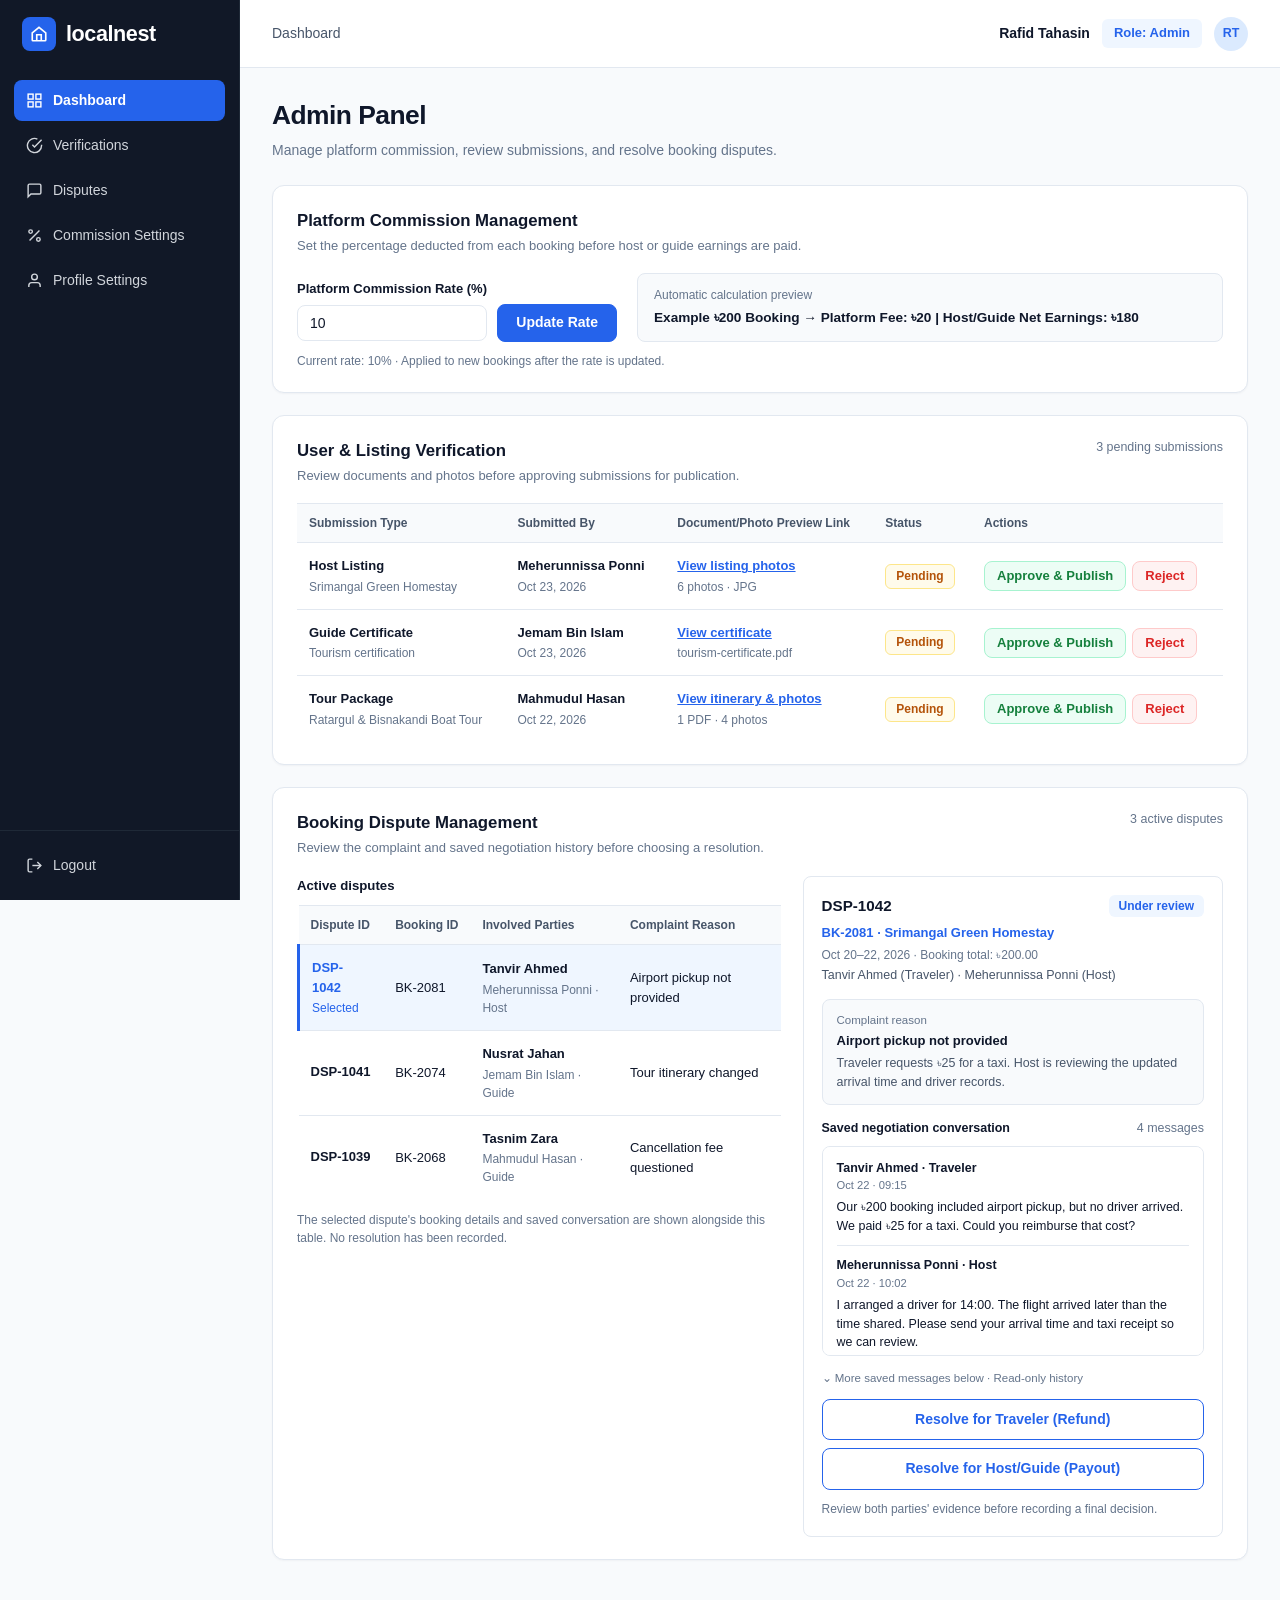
==== admin-dashboard.html @ 49a256e7 "Inital Devlopment" ====
<!DOCTYPE html>
<html lang="en">
<head>
  <!--
    ==========================================================================
    PAGE 8: ADMINISTRATOR PANEL (admin-dashboard.html)
    Project: Local Nest - Integrated Homestay & Local Experience Booking Platform
    Course: CSC 3215: Web Technologies (AIUB)
    Description:
    Implements the 3 core Administrator (System Manager) features:
      10. User and Listing Verification (Review host listings, guide
          certificates, and tour packages with preview modal and
          Approve & Publish / Reject controls).
      11. Booking Dispute Management (Select active disputes to inspect
          complaint details and saved negotiation history, then record a
          resolution for Traveler or Host/Guide).
      12. Platform Commission Management (Set platform commission rate % and
          view live automatic fee/net earnings calculation).
    ==========================================================================
  -->
  <meta charset="UTF-8" />
  <meta name="viewport" content="width=device-width, initial-scale=1.0" />
  <title>Admin Panel — Localnest</title>
  <link rel="stylesheet" href="css/style.css" />
</head>
<body data-page="admin-dashboard">

  <div class="app-shell">
    <!-- ======================================================================
         1. DARK LEFT SIDEBAR NAVIGATION (Matches Admin Figma Design)
         ====================================================================== -->
    <aside class="sidebar sidebar-dark">
      <div class="sidebar-brand">
        <a href="index.html" class="brand-logo brand-logo-light">
          <span class="brand-logo-icon">
            <svg width="18" height="18" viewBox="0 0 24 24" fill="none" stroke="currentColor" stroke-width="2.2">
              <path d="M3 10.5L12 3l9 7.5V20a1 1 0 0 1-1 1H4a1 1 0 0 1-1-1v-9.5z"/>
              <path d="M9 21V13h6v8"/>
            </svg>
          </span>
          <span>localnest</span>
        </a>
      </div>

      <nav class="sidebar-nav" aria-label="Admin Sidebar Navigation">
        <a href="admin-dashboard.html" class="sidebar-link active">
          <svg viewBox="0 0 24 24" fill="none" stroke="currentColor" stroke-width="2">
            <rect x="3" y="3" width="7" height="7"/>
            <rect x="14" y="3" width="7" height="7"/>
            <rect x="14" y="14" width="7" height="7"/>
            <rect x="3" y="14" width="7" height="7"/>
          </svg>
          <span>Dashboard</span>
        </a>

        <a href="#verificationsCard" class="sidebar-link">
          <svg viewBox="0 0 24 24" fill="none" stroke="currentColor" stroke-width="2">
            <path d="M22 11.08V12a10 10 0 1 1-5.93-9.14"/>
            <polyline points="22 4 12 14.01 9 11.01"/>
          </svg>
          <span>Verifications</span>
        </a>

        <a href="#disputesCard" class="sidebar-link">
          <svg viewBox="0 0 24 24" fill="none" stroke="currentColor" stroke-width="2">
            <path d="M21 15a2 2 0 0 1-2 2H7l-4 4V5a2 2 0 0 1 2-2h14a2 2 0 0 1 2 2z"/>
          </svg>
          <span>Disputes</span>
        </a>

        <a href="#commissionCard" class="sidebar-link">
          <svg viewBox="0 0 24 24" fill="none" stroke="currentColor" stroke-width="2">
            <line x1="19" y1="5" x2="5" y2="19"/>
            <circle cx="6.5" cy="6.5" r="2.5"/>
            <circle cx="17.5" cy="17.5" r="2.5"/>
          </svg>
          <span>Commission Settings</span>
        </a>

        <a href="profile-settings.html" class="sidebar-link">
          <svg viewBox="0 0 24 24" fill="none" stroke="currentColor" stroke-width="2">
            <path d="M20 21v-2a4 4 0 0 0-4-4H8a4 4 0 0 0-4 4v2"/>
            <circle cx="12" cy="7" r="4"/>
          </svg>
          <span>Profile Settings</span>
        </a>
      </nav>

      <div class="sidebar-footer">
        <a href="login.html" id="logoutBtn" class="sidebar-link">
          <svg viewBox="0 0 24 24" fill="none" stroke="currentColor" stroke-width="2">
            <path d="M9 21H5a2 2 0 0 1-2-2V5a2 2 0 0 1 2-2h4"/>
            <polyline points="16 17 21 12 16 7"/>
            <line x1="21" y1="12" x2="9" y2="12"/>
          </svg>
          <span>Logout</span>
        </a>
      </div>
    </aside>

    <!-- ======================================================================
         2. MAIN CONTENT AREA
         ====================================================================== -->
    <div class="main-wrapper">
      <!-- Top Header Bar -->
      <header class="topbar">
        <div class="topbar-title">Dashboard</div>
        <div class="topbar-user">
          <span class="topbar-user-name">Rafid Tahasin</span>
          <span class="badge badge-role">Role: Admin</span>
          <div class="avatar-circle">RT</div>
        </div>
      </header>

      <main class="dashboard-content">
        <div class="page-header">
          <h1 class="page-title">Admin Panel</h1>
          <p class="page-subtitle">
            Manage platform commission, review submissions, and resolve booking disputes.
          </p>
        </div>

        <!-- ==================================================================
             FEATURE 12: PLATFORM COMMISSION MANAGEMENT
             Future PHP Note: Update the COMMISSION table with the new
             commission_rate, effective_date, and updated_by_admin_user_id.
             ================================================================== -->
        <section id="commissionCard" class="card" aria-labelledby="commissionHeading">
          <div class="card-header">
            <div>
              <h2 id="commissionHeading" class="card-title">Platform Commission Management</h2>
              <p class="card-subtitle">
                Set the percentage deducted from each booking before host or guide earnings are paid.
              </p>
            </div>
          </div>

          <form id="commissionForm" class="commission-grid" novalidate>
            <div>
              <label for="commissionRateInput" class="form-label">Platform Commission Rate (%)</label>
              <div class="commission-input-group">
                <input
                  type="number"
                  id="commissionRateInput"
                  class="form-control"
                  value="10"
                  min="0"
                  max="50"
                  step="0.5"
                  required
                />
                <button type="submit" class="btn btn-primary">Update Rate</button>
              </div>
            </div>

            <div class="commission-preview-box">
              <div style="font-size: 0.75rem; color: var(--text-muted); margin-bottom: 4px;">
                Automatic calculation preview
              </div>
              <div id="commissionPreviewText" style="font-size: 0.85rem; font-weight: 700; color: var(--text-main);">
                Example &#2547;200 Booking &rarr; Platform Fee: &#2547;20 | Host/Guide Net Earnings: &#2547;180
              </div>
            </div>
          </form>

          <p id="currentRateCaption" class="form-hint" style="margin-top: 10px;">
            Current rate: 10% &middot; Applied to new bookings after the rate is updated.
          </p>
        </section>

        <!-- ==================================================================
             FEATURE 10: USER & LISTING VERIFICATION
             Future PHP Note: Update status ('Approved' or 'Rejected') in the
             HOMESTAY, GUIDE_PORTFOLIO, or TOUR_PACKAGE database tables.
             ================================================================== -->
        <section id="verificationsCard" class="card" aria-labelledby="verificationsHeading">
          <div class="card-header">
            <div>
              <h2 id="verificationsHeading" class="card-title">User &amp; Listing Verification</h2>
              <p class="card-subtitle">
                Review documents and photos before approving submissions for publication.
              </p>
            </div>
            <span id="pendingVerificationsCount" class="card-meta-right">3 pending submissions</span>
          </div>

          <div class="table-responsive">
            <table class="data-table">
              <thead>
                <tr>
                  <th>Submission Type</th>
                  <th>Submitted By</th>
                  <th>Document/Photo Preview Link</th>
                  <th>Status</th>
                  <th>Actions</th>
                </tr>
              </thead>
              <tbody id="verificationsTableBody">
                <!-- Submission 1 -->
                <tr>
                  <td>
                    <span class="cell-primary">Host Listing</span>
                    <span class="cell-secondary">Srimangal Green Homestay</span>
                  </td>
                  <td>
                    <span class="cell-primary">Meherunnissa Ponni</span>
                    <span class="cell-secondary">Oct 23, 2026</span>
                  </td>
                  <td>
                    <a
                      href="#"
                      class="preview-doc-link"
                      data-doc-title="Srimangal Green Homestay — Listing Photos"
                      data-doc-meta="Submitted by Meherunnissa Ponni · 6 high-resolution JPG photos verified for property authenticity in Srimangal, Sylhet."
                      style="text-decoration: underline; font-weight: 600;"
                    >View listing photos</a>
                    <span class="cell-secondary">6 photos &middot; JPG</span>
                  </td>
                  <td class="verification-status-cell">
                    <span class="badge badge-pending">Pending</span>
                  </td>
                  <td>
                    <div class="action-btns">
                      <button type="button" class="btn btn-accept btn-verify-approve">Approve &amp; Publish</button>
                      <button type="button" class="btn btn-reject btn-verify-reject">Reject</button>
                    </div>
                  </td>
                </tr>

                <!-- Submission 2 -->
                <tr>
                  <td>
                    <span class="cell-primary">Guide Certificate</span>
                    <span class="cell-secondary">Tourism certification</span>
                  </td>
                  <td>
                    <span class="cell-primary">Jemam Bin Islam</span>
                    <span class="cell-secondary">Oct 23, 2026</span>
                  </td>
                  <td>
                    <a
                      href="#"
                      class="preview-doc-link"
                      data-doc-title="Jemam Bin Islam — Bangladesh Tourism Board License"
                      data-doc-meta="File: tourism-certificate.pdf · Issued by Bangladesh Parjatan Corporation (Valid through 2028)."
                      style="text-decoration: underline; font-weight: 600;"
                    >View certificate</a>
                    <span class="cell-secondary">tourism-certificate.pdf</span>
                  </td>
                  <td class="verification-status-cell">
                    <span class="badge badge-pending">Pending</span>
                  </td>
                  <td>
                    <div class="action-btns">
                      <button type="button" class="btn btn-accept btn-verify-approve">Approve &amp; Publish</button>
                      <button type="button" class="btn btn-reject btn-verify-reject">Reject</button>
                    </div>
                  </td>
                </tr>

                <!-- Submission 3 -->
                <tr>
                  <td>
                    <span class="cell-primary">Tour Package</span>
                    <span class="cell-secondary">Ratargul &amp; Bisnakandi Boat Tour</span>
                  </td>
                  <td>
                    <span class="cell-primary">Mahmudul Hasan</span>
                    <span class="cell-secondary">Oct 22, 2026</span>
                  </td>
                  <td>
                    <a
                      href="#"
                      class="preview-doc-link"
                      data-doc-title="Ratargul & Bisnakandi Boat Tour — Tour Package Dossier"
                      data-doc-meta="Submitted by Mahmudul Hasan · Includes 1 safety & itinerary PDF + 4 verified Sylhet destination photos."
                      style="text-decoration: underline; font-weight: 600;"
                    >View itinerary &amp; photos</a>
                    <span class="cell-secondary">1 PDF &middot; 4 photos</span>
                  </td>
                  <td class="verification-status-cell">
                    <span class="badge badge-pending">Pending</span>
                  </td>
                  <td>
                    <div class="action-btns">
                      <button type="button" class="btn btn-accept btn-verify-approve">Approve &amp; Publish</button>
                      <button type="button" class="btn btn-reject btn-verify-reject">Reject</button>
                    </div>
                  </td>
                </tr>
              </tbody>
            </table>
          </div>
        </section>

        <!-- ==================================================================
             FEATURE 11: BOOKING DISPUTE MANAGEMENT
             Future PHP Note: Fetch COMPLAINT, BOOKING, and MESSAGE records by
             booking_id and update COMPLAINT.status and COMPLAINT.resolution.
             ================================================================== -->
        <section id="disputesCard" class="card" aria-labelledby="disputesHeading">
          <div class="card-header">
            <div>
              <h2 id="disputesHeading" class="card-title">Booking Dispute Management</h2>
              <p class="card-subtitle">
                Review the complaint and saved negotiation history before choosing a resolution.
              </p>
            </div>
            <span id="activeDisputesCounter" class="card-meta-right">3 active disputes</span>
          </div>

          <div class="dispute-split-grid">
            <!-- Left Column: Active Disputes Table -->
            <div>
              <h3 style="font-size: 0.825rem; font-weight: 700; margin-bottom: 10px;">
                Active disputes
              </h3>
              <div class="table-responsive">
                <table class="data-table">
                  <thead>
                    <tr>
                      <th>Dispute ID</th>
                      <th>Booking ID</th>
                      <th>Involved Parties</th>
                      <th>Complaint Reason</th>
                    </tr>
                  </thead>
                  <tbody id="disputesTableBody">
                    <!-- Dispute 1 (Selected by default) -->
                    <tr class="row-clickable row-selected" data-dispute-id="DSP-1042" style="border-left: 3px solid var(--primary);">
                      <td>
                        <span class="cell-primary" style="color: var(--primary);">DSP-1042</span>
                        <span class="cell-secondary dispute-selected-tag" style="color: var(--primary);">Selected</span>
                      </td>
                      <td>BK-2081</td>
                      <td>
                        <span class="cell-primary">Tanvir Ahmed</span>
                        <span class="cell-secondary">Meherunnissa Ponni &middot; Host</span>
                      </td>
                      <td>Airport pickup not provided</td>
                    </tr>

                    <!-- Dispute 2 -->
                    <tr class="row-clickable" data-dispute-id="DSP-1041">
                      <td>
                        <span class="cell-primary">DSP-1041</span>
                        <span class="cell-secondary dispute-selected-tag"></span>
                      </td>
                      <td>BK-2074</td>
                      <td>
                        <span class="cell-primary">Nusrat Jahan</span>
                        <span class="cell-secondary">Jemam Bin Islam &middot; Guide</span>
                      </td>
                      <td>Tour itinerary changed</td>
                    </tr>

                    <!-- Dispute 3 -->
                    <tr class="row-clickable" data-dispute-id="DSP-1039">
                      <td>
                        <span class="cell-primary">DSP-1039</span>
                        <span class="cell-secondary dispute-selected-tag"></span>
                      </td>
                      <td>BK-2068</td>
                      <td>
                        <span class="cell-primary">Tasnim Zara</span>
                        <span class="cell-secondary">Mahmudul Hasan &middot; Guide</span>
                      </td>
                      <td>Cancellation fee questioned</td>
                    </tr>
                  </tbody>
                </table>
              </div>

              <p id="disputeTableFootnote" class="form-hint" style="margin-top: 12px;">
                The selected dispute's booking details and saved conversation are shown alongside this table. No resolution has been recorded.
              </p>
            </div>

            <!-- Right Column: Selected Dispute Details & Resolution Panel -->
            <div class="dispute-detail-card">
              <div style="display: flex; align-items: center; justify-content: space-between; margin-bottom: 6px;">
                <h3 id="detailDisputeId" style="font-size: 0.95rem; font-weight: 800;">DSP-1042</h3>
                <span id="detailDisputeStatusBadge" class="badge badge-info">Under review</span>
              </div>

              <div id="detailBookingTitle" style="font-size: 0.8125rem; font-weight: 700; color: var(--primary); margin-bottom: 3px;">
                BK-2081 &middot; Srimangal Green Homestay
              </div>
              <div id="detailBookingMeta" style="font-size: 0.75rem; color: var(--text-muted); margin-bottom: 2px;">
                Oct 20&ndash;22, 2026 &middot; Booking total: &#2547;200.00
              </div>
              <div id="detailParties" style="font-size: 0.78rem; color: var(--text-secondary);">
                Tanvir Ahmed (Traveler) &middot; Meherunnissa Ponni (Host)
              </div>

              <!-- Complaint Reason Box -->
              <div class="complaint-box">
                <div style="font-size: 0.72rem; color: var(--text-muted); margin-bottom: 2px;">
                  Complaint reason
                </div>
                <div id="detailComplaintTitle" style="font-size: 0.8125rem; font-weight: 700; margin-bottom: 4px;">
                  Airport pickup not provided
                </div>
                <p id="detailComplaintDesc" style="font-size: 0.78rem; color: var(--text-secondary);">
                  Traveler requests &#2547;25 for a taxi. Host is reviewing the updated arrival time and driver records.
                </p>
              </div>

              <!-- Saved Negotiation Conversation Header -->
              <div style="display: flex; align-items: center; justify-content: space-between; margin-bottom: 8px;">
                <span style="font-size: 0.78rem; font-weight: 700;">Saved negotiation conversation</span>
                <span id="detailMsgCount" class="card-meta-right">4 messages</span>
              </div>

              <!-- Saved Messages Scrollable Box -->
              <div id="detailMessagesBox" class="saved-conv-box">
                <div class="saved-msg-item">
                  <div style="font-weight: 700;">Tanvir Ahmed &middot; Traveler</div>
                  <div style="font-size: 0.7rem; color: var(--text-muted); margin-bottom: 4px;">Oct 22 &middot; 09:15</div>
                  <div>Our &#2547;200 booking included airport pickup, but no driver arrived. We paid &#2547;25 for a taxi. Could you reimburse that cost?</div>
                </div>

                <div class="saved-msg-item">
                  <div style="font-weight: 700;">Meherunnissa Ponni &middot; Host</div>
                  <div style="font-size: 0.7rem; color: var(--text-muted); margin-bottom: 4px;">Oct 22 &middot; 10:02</div>
                  <div>I arranged a driver for 14:00. The flight arrived later than the time shared. Please send your arrival time and taxi receipt so we can review.</div>
                </div>

                <div class="saved-msg-item">
                  <div style="font-weight: 700;">Tanvir Ahmed &middot; Traveler</div>
                  <div style="font-size: 0.7rem; color: var(--text-muted); margin-bottom: 4px;">Oct 22 &middot; 10:18</div>
                  <div>Attached flight delay notice and &#2547;25 airport taxi receipt for review.</div>
                </div>

                <div class="saved-msg-item">
                  <div style="font-weight: 700;">Meherunnissa Ponni &middot; Host</div>
                  <div style="font-size: 0.7rem; color: var(--text-muted); margin-bottom: 4px;">Oct 22 &middot; 10:40</div>
                  <div>Thank you, I have asked Admin support to help mediate the airport transfer fee.</div>
                </div>
              </div>

              <div style="font-size: 0.72rem; color: var(--text-muted); margin-bottom: 12px;">
                &#8964; More saved messages below &middot; Read-only history
              </div>

              <!-- Dispute Resolution Action Buttons -->
              <div style="display: flex; flex-direction: column; gap: 8px;">
                <button type="button" id="resolveTravelerBtn" class="btn btn-outline-primary btn-block">
                  Resolve for Traveler (Refund)
                </button>
                <button type="button" id="resolveHostBtn" class="btn btn-outline-primary btn-block">
                  Resolve for Host/Guide (Payout)
                </button>
              </div>

              <p id="disputeResolutionNote" class="form-hint" style="margin-top: 10px;">
                Review both parties' evidence before recording a final decision.
              </p>
            </div>
          </div>
        </section>
      </main>
    </div>
  </div>

  <!-- Document / Photo Preview Modal for Verification Table -->
  <div id="docPreviewModal" class="modal-backdrop" role="dialog" aria-modal="true" aria-labelledby="docModalTitle">
    <div class="modal-dialog">
      <div class="modal-header">
        <h3 id="docModalTitle" class="card-title">Submission Preview</h3>
        <button type="button" id="closeDocModal" class="modal-close" aria-label="Close modal">&times;</button>
      </div>
      <p id="docModalMeta" class="card-subtitle" style="margin-bottom: 16px;"></p>
      <div style="background-color: var(--bg-page); border: 1px dashed var(--border-strong); border-radius: var(--radius-md); padding: 28px; text-align: center; color: var(--text-secondary); font-size: 0.825rem; margin-bottom: 18px;">
        Verified submission files are attached and ready for administrator inspection.
      </div>
      <div style="display: flex; justify-content: flex-end;">
        <button type="button" id="docModalCloseBtn" class="btn btn-primary">Done Reviewing</button>
      </div>
    </div>
  </div>

  <script src="js/main.js"></script>
</body>
</html>
---- css/style.css ----
/* ==========================================================================
   LOCAL NEST - PURE CSS3 STYLESHEET (NO FRAMEWORKS)
   Project: Local Nest - Integrated Homestay & Local Experience Booking Platform
   Course: CSC 3215: Web Technologies (AIUB)
   Description:
   This stylesheet provides consistent styling across all 8 pages of the Local Nest
   platform (Homepage, Login, Registration, Profile Settings, Traveler Dashboard,
   Host Dashboard, Guide Dashboard, and Admin Panel) following the Figma UI design.
   ========================================================================== */

/* --------------------------------------------------------------------------
   1. CSS CUSTOM PROPERTIES (VARIABLES) & RESET
   Defines the global color palette, typography, spacing, and shadows so that
   all pages maintain visual consistency.
   -------------------------------------------------------------------------- */
:root {
  /* Brand Colors */
  --primary: #2563eb;
  --primary-hover: #1d4ed8;
  --primary-light: #eff6ff;
  --primary-border: #bfdbfe;

  /* Neutral / Surface Colors */
  --bg-page: #f8fafc;
  --bg-card: #ffffff;
  --bg-subtle: #f1f5f9;
  --bg-input: #ffffff;
  --border-color: #e2e8f0;
  --border-strong: #cbd5e1;

  /* Dark Admin Sidebar Colors */
  --sidebar-dark-bg: #111827;
  --sidebar-dark-border: #1f2937;
  --sidebar-dark-text: #d1d5db;
  --sidebar-dark-muted: #9ca3af;

  /* Text Colors */
  --text-main: #0f172a;
  --text-secondary: #475569;
  --text-muted: #64748b;
  --text-light: #94a3b8;

  /* Status & Action Colors */
  --success-bg: #ecfdf5;
  --success-border: #a7f3d0;
  --success-text: #15803d;

  --warning-bg: #fffbeb;
  --warning-border: #fde68a;
  --warning-text: #b45309;

  --danger-bg: #fef2f2;
  --danger-border: #fecaca;
  --danger-text: #dc2626;

  /* Layout & Sizing */
  --sidebar-width: 240px;
  --topbar-height: 68px;
  --radius-sm: 6px;
  --radius-md: 8px;
  --radius-lg: 12px;
  --radius-xl: 16px;
  --radius-full: 9999px;

  /* Shadows */
  --shadow-xs: 0 1px 2px rgba(15, 23, 42, 0.04);
  --shadow-sm: 0 1px 3px rgba(15, 23, 42, 0.06), 0 1px 2px rgba(15, 23, 42, 0.04);
  --shadow-md: 0 4px 12px rgba(15, 23, 42, 0.06);
  --shadow-lg: 0 10px 25px rgba(15, 23, 42, 0.1);

  /* Font Family */
  --font-sans: 'Inter', -apple-system, BlinkMacSystemFont, 'Segoe UI', Roboto,
    Helvetica, Arial, sans-serif;
}

/* Universal Box-Sizing Reset */
*,
*::before,
*::after {
  box-sizing: border-box;
  margin: 0;
  padding: 0;
}

html {
  font-size: 16px;
  scroll-behavior: smooth;
}

body {
  font-family: var(--font-sans);
  background-color: var(--bg-page);
  color: var(--text-main);
  line-height: 1.5;
  -webkit-font-smoothing: antialiased;
}

a {
  color: var(--primary);
  text-decoration: none;
  transition: color 0.15s ease;
}

a:hover {
  color: var(--primary-hover);
}

ul,
ol {
  list-style: none;
}

img,
svg {
  display: block;
  max-width: 100%;
}

button,
input,
select,
textarea {
  font-family: inherit;
  font-size: inherit;
  color: inherit;
}

/* --------------------------------------------------------------------------
   2. REUSABLE BRAND LOGO COMPONENT
   Matches the blue rounded square with white house icon + "localnest" text.
   -------------------------------------------------------------------------- */
.brand-logo {
  display: inline-flex;
  align-items: center;
  gap: 10px;
  font-size: 1.35rem;
  font-weight: 800;
  color: var(--text-main);
  letter-spacing: -0.02em;
  text-decoration: none;
}

.brand-logo:hover {
  color: var(--text-main);
}

.brand-logo-icon {
  width: 34px;
  height: 34px;
  border-radius: 8px;
  background-color: var(--primary);
  color: #ffffff;
  display: inline-flex;
  align-items: center;
  justify-content: center;
  flex-shrink: 0;
}

.brand-logo-light {
  color: #ffffff;
}

.brand-logo-light:hover {
  color: #ffffff;
}

/* --------------------------------------------------------------------------
   3. BUTTONS & BADGES
   Reusable button styles (primary, outline, accept, reject, danger) and
   status badges (Verified, Pending, Role pill, Under review).
   -------------------------------------------------------------------------- */
.btn {
  display: inline-flex;
  align-items: center;
  justify-content: center;
  gap: 8px;
  padding: 9px 18px;
  font-size: 0.875rem;
  font-weight: 600;
  border-radius: var(--radius-md);
  border: 1px solid transparent;
  cursor: pointer;
  transition: all 0.15s ease;
  white-space: nowrap;
  text-decoration: none;
  line-height: 1.25;
}

.btn:disabled {
  opacity: 0.55;
  cursor: not-allowed;
}

.btn-primary {
  background-color: var(--primary);
  color: #ffffff;
  border-color: var(--primary);
}

.btn-primary:hover:not(:disabled) {
  background-color: var(--primary-hover);
  border-color: var(--primary-hover);
  color: #ffffff;
}

.btn-outline-primary {
  background-color: #ffffff;
  color: var(--primary);
  border-color: var(--primary);
}

.btn-outline-primary:hover:not(:disabled) {
  background-color: var(--primary-light);
  color: var(--primary-hover);
}

.btn-outline {
  background-color: #ffffff;
  color: var(--text-main);
  border-color: var(--border-strong);
}

.btn-outline:hover:not(:disabled) {
  background-color: var(--bg-subtle);
}

.btn-accept {
  background-color: var(--success-bg);
  color: var(--success-text);
  border-color: var(--success-border);
  padding: 6px 12px;
  font-size: 0.8125rem;
}

.btn-accept:hover:not(:disabled) {
  background-color: #d1fae5;
}

.btn-reject,
.btn-remove {
  background-color: var(--danger-bg);
  color: var(--danger-text);
  border-color: var(--danger-border);
  padding: 6px 12px;
  font-size: 0.8125rem;
}

.btn-reject:hover:not(:disabled),
.btn-remove:hover:not(:disabled) {
  background-color: #fee2e2;
}

.btn-update {
  background-color: #ffffff;
  color: var(--primary);
  border-color: var(--primary-border);
  padding: 6px 12px;
  font-size: 0.8125rem;
}

.btn-update:hover:not(:disabled) {
  background-color: var(--primary-light);
}

.btn-block {
  width: 100%;
  padding: 11px 18px;
}

/* Status & Category Badges */
.badge {
  display: inline-flex;
  align-items: center;
  gap: 5px;
  padding: 3px 10px;
  font-size: 0.75rem;
  font-weight: 600;
  border-radius: var(--radius-sm);
  line-height: 1.4;
  white-space: nowrap;
}

.badge-role {
  background-color: var(--primary-light);
  color: var(--primary);
  padding: 5px 12px;
  font-size: 0.8125rem;
  border-radius: var(--radius-sm);
}

.badge-verified {
  background-color: var(--primary-light);
  color: var(--primary);
  border-radius: var(--radius-full);
  padding: 3px 10px;
}

.badge-verified-green {
  background-color: var(--success-bg);
  color: var(--success-text);
  border: 1px solid var(--success-border);
}

.badge-pending {
  background-color: var(--warning-bg);
  color: var(--warning-text);
  border: 1px solid var(--warning-border);
}

.badge-approved {
  background-color: var(--success-bg);
  color: var(--success-text);
  border: 1px solid var(--success-border);
}

.badge-rejected {
  background-color: var(--danger-bg);
  color: var(--danger-text);
  border: 1px solid var(--danger-border);
}

.badge-info {
  background-color: var(--primary-light);
  color: var(--primary);
}

.badge-neutral {
  background-color: var(--bg-subtle);
  color: var(--text-secondary);
}

/* --------------------------------------------------------------------------
   4. FORM CONTROLS (INPUTS, SELECTS, TEXTAREAS, CUSTOM FILE PICKERS)
   Consistent input styling across all forms in the application.
   -------------------------------------------------------------------------- */
.form-group {
  margin-bottom: 16px;
}

.form-label {
  display: block;
  font-size: 0.8125rem;
  font-weight: 600;
  color: var(--text-main);
  margin-bottom: 6px;
}

.form-control {
  width: 100%;
  padding: 9px 12px;
  font-size: 0.875rem;
  color: var(--text-main);
  background-color: var(--bg-input);
  border: 1px solid var(--border-color);
  border-radius: var(--radius-md);
  outline: none;
  transition: border-color 0.15s ease, box-shadow 0.15s ease;
}

.form-control::placeholder {
  color: var(--text-light);
}

.form-control:focus {
  border-color: var(--primary);
  box-shadow: 0 0 0 3px rgba(37, 99, 235, 0.12);
}

.form-control-readonly {
  background-color: var(--bg-page);
  color: var(--text-main);
  font-weight: 600;
}

textarea.form-control {
  resize: vertical;
  min-height: 92px;
  line-height: 1.5;
}

.form-hint {
  display: block;
  font-size: 0.75rem;
  color: var(--text-muted);
  margin-top: 5px;
}

.form-row-2 {
  display: grid;
  grid-template-columns: 1fr 1fr;
  gap: 14px;
}

/* Status Message Banner inside Auth & Settings Forms */
.status-banner {
  padding: 10px 14px;
  font-size: 0.8125rem;
  border-radius: var(--radius-md);
  background-color: var(--bg-page);
  border: 1px solid var(--border-color);
  color: var(--text-muted);
  margin-bottom: 18px;
}

.status-banner.status-error {
  background-color: var(--danger-bg);
  border-color: var(--danger-border);
  color: var(--danger-text);
}

.status-banner.status-success {
  background-color: var(--success-bg);
  border-color: var(--success-border);
  color: var(--success-text);
}

/* Custom File Input Box (used in Guide Portfolio & Profile Settings) */
.file-input-box {
  display: flex;
  align-items: center;
  border: 1px solid var(--border-color);
  border-radius: var(--radius-md);
  background-color: #ffffff;
  padding: 4px;
  gap: 10px;
}

.file-input-btn {
  padding: 6px 12px;
  font-size: 0.8125rem;
  font-weight: 600;
  background-color: var(--bg-page);
  border: 1px solid var(--border-color);
  border-radius: var(--radius-sm);
  color: var(--text-main);
  cursor: pointer;
  white-space: nowrap;
}

.file-input-btn:hover {
  background-color: var(--bg-subtle);
}

.file-input-name {
  font-size: 0.8125rem;
  color: var(--text-muted);
  overflow: hidden;
  text-overflow: ellipsis;
  white-space: nowrap;
}

/* --------------------------------------------------------------------------
   5. PUBLIC HOMEPAGE LAYOUT (index.html)
   Navbar, Hero Section, Search Filter Bar, Listing Cards Grid, and Footer.
   -------------------------------------------------------------------------- */
.public-navbar {
  background-color: #ffffff;
  border-bottom: 1px solid var(--border-color);
  height: 72px;
  position: sticky;
  top: 0;
  z-index: 50;
}

.container {
  max-width: 1200px;
  margin: 0 auto;
  padding: 0 24px;
}

.navbar-inner {
  height: 100%;
  display: flex;
  align-items: center;
  justify-content: space-between;
}

.nav-links {
  display: flex;
  align-items: center;
  gap: 32px;
}

.nav-link {
  font-size: 0.9rem;
  font-weight: 500;
  color: var(--text-secondary);
}

.nav-link:hover,
.nav-link.active {
  color: var(--primary);
  font-weight: 600;
}

.nav-actions {
  display: flex;
  align-items: center;
  gap: 12px;
}

/* Hero Banner */
.hero-section {
  padding: 64px 0 56px;
  text-align: center;
  background: linear-gradient(180deg, #f8fafc 0%, #f1f5f9 100%);
  border-bottom: 1px solid var(--border-color);
}

.hero-title {
  font-size: 2.75rem;
  font-weight: 800;
  color: var(--text-main);
  line-height: 1.18;
  letter-spacing: -0.025em;
  max-width: 680px;
  margin: 0 auto 14px;
}

.hero-subtitle {
  font-size: 1.05rem;
  color: var(--text-secondary);
  margin-bottom: 36px;
}

/* Search Bar Card */
.search-bar-card {
  max-width: 920px;
  margin: 0 auto;
  background-color: #ffffff;
  border: 1px solid var(--border-color);
  border-radius: var(--radius-lg);
  padding: 18px 20px;
  box-shadow: var(--shadow-sm);
  display: grid;
  grid-template-columns: 1.3fr 1fr 1fr auto;
  gap: 14px;
  align-items: end;
  text-align: left;
}

.search-field label {
  display: block;
  font-size: 0.75rem;
  font-weight: 700;
  color: var(--text-main);
  margin-bottom: 6px;
}

.input-with-icon {
  position: relative;
  display: flex;
  align-items: center;
}

.input-with-icon svg {
  position: absolute;
  left: 11px;
  width: 16px;
  height: 16px;
  color: var(--text-muted);
  pointer-events: none;
}

.input-with-icon .form-control {
  padding-left: 34px;
}

.search-btn {
  height: 39px;
  padding: 0 22px;
}

/* Featured Listings Section */
.featured-section {
  padding: 56px 0 72px;
  background-color: #ffffff;
}

.section-header {
  margin-bottom: 28px;
  display: flex;
  align-items: flex-end;
  justify-content: space-between;
  flex-wrap: wrap;
  gap: 12px;
}

.section-title {
  font-size: 1.65rem;
  font-weight: 800;
  color: var(--text-main);
  letter-spacing: -0.02em;
}

.section-subtitle {
  font-size: 0.95rem;
  color: var(--text-muted);
  margin-top: 4px;
}

.listings-grid {
  display: grid;
  grid-template-columns: repeat(3, 1fr);
  gap: 24px;
}

.listing-card {
  background-color: #ffffff;
  border: 1px solid var(--border-color);
  border-radius: var(--radius-lg);
  overflow: hidden;
  display: flex;
  flex-direction: column;
  transition: transform 0.18s ease, box-shadow 0.18s ease;
}

.listing-card:hover {
  transform: translateY(-2px);
  box-shadow: var(--shadow-md);
}

.listing-thumb {
  height: 185px;
  background-color: #f1f5f9;
  border-bottom: 1px solid var(--border-color);
  display: flex;
  flex-direction: column;
  align-items: center;
  justify-content: center;
  gap: 8px;
  color: var(--text-light);
  font-size: 0.8125rem;
  font-weight: 500;
}

.listing-thumb svg {
  width: 28px;
  height: 28px;
  color: #94a3b8;
}

.listing-body {
  padding: 18px 20px 20px;
  display: flex;
  flex-direction: column;
  flex-grow: 1;
}

.listing-meta-top {
  display: flex;
  align-items: center;
  justify-content: space-between;
  margin-bottom: 8px;
}

.listing-type-label {
  font-size: 0.75rem;
  font-weight: 500;
  color: var(--text-muted);
}

.listing-title {
  font-size: 1.075rem;
  font-weight: 700;
  color: var(--text-main);
  margin-bottom: 6px;
}

.listing-location {
  display: inline-flex;
  align-items: center;
  gap: 5px;
  font-size: 0.8125rem;
  color: var(--text-muted);
  margin-bottom: 18px;
}

.listing-footer {
  margin-top: auto;
  display: flex;
  align-items: center;
  justify-content: space-between;
  padding-top: 4px;
}

.listing-price {
  font-size: 1.15rem;
  font-weight: 800;
  color: var(--text-main);
}

.listing-price span {
  font-size: 0.8125rem;
  font-weight: 400;
  color: var(--text-muted);
}

/* Public Footer */
.public-footer {
  background-color: #ffffff;
  border-top: 1px solid var(--border-color);
  padding: 48px 0;
}

.footer-grid {
  display: grid;
  grid-template-columns: 2fr 1fr 1fr;
  gap: 40px;
}

.footer-tagline {
  font-size: 0.875rem;
  color: var(--text-muted);
  margin-top: 12px;
}

.footer-copy {
  font-size: 0.78rem;
  color: var(--text-light);
  margin-top: 14px;
}

.footer-col-title {
  font-size: 0.85rem;
  font-weight: 700;
  color: var(--text-main);
  margin-bottom: 14px;
}

.footer-links li {
  margin-bottom: 10px;
}

.footer-links a {
  font-size: 0.85rem;
  color: var(--text-muted);
}

.footer-links a:hover {
  color: var(--primary);
}

/* --------------------------------------------------------------------------
   6. AUTHENTICATION PAGES (login.html & register.html)
   Minimal header + centered white card on light background.
   -------------------------------------------------------------------------- */
.auth-page {
  min-height: 100vh;
  display: flex;
  flex-direction: column;
  background-color: var(--bg-page);
}

.auth-header {
  background-color: #ffffff;
  border-bottom: 1px solid var(--border-color);
  height: 68px;
  padding: 0 40px;
  display: flex;
  align-items: center;
  justify-content: space-between;
}

.auth-header-link {
  font-size: 0.875rem;
  font-weight: 600;
  color: var(--primary);
}

.auth-main {
  flex: 1;
  display: flex;
  align-items: center;
  justify-content: center;
  padding: 40px 20px;
}

.auth-card {
  width: 100%;
  max-width: 420px;
  background-color: #ffffff;
  border: 1px solid var(--border-color);
  border-radius: var(--radius-lg);
  padding: 34px 32px;
  box-shadow: var(--shadow-sm);
}

.auth-card-wide {
  max-width: 460px;
}

.auth-title {
  font-size: 1.65rem;
  font-weight: 800;
  color: var(--text-main);
  letter-spacing: -0.02em;
  margin-bottom: 4px;
}

.auth-subtitle {
  font-size: 0.875rem;
  color: var(--text-muted);
  margin-bottom: 22px;
}

.auth-options-row {
  display: flex;
  align-items: center;
  justify-content: space-between;
  margin-bottom: 18px;
  font-size: 0.8125rem;
}

.checkbox-label {
  display: inline-flex;
  align-items: center;
  gap: 8px;
  color: var(--text-secondary);
  cursor: pointer;
}

.auth-footer-text {
  text-align: center;
  font-size: 0.8125rem;
  color: var(--text-muted);
  margin-top: 18px;
}

.auth-footer-text a {
  font-weight: 600;
}

/* Quick Demo Role Switcher inside Auth / Dashboards for Faculty Evaluation */
.demo-role-pills {
  margin-top: 20px;
  padding-top: 16px;
  border-top: 1px dashed var(--border-color);
}

.demo-role-pills-label {
  font-size: 0.72rem;
  font-weight: 600;
  text-transform: uppercase;
  letter-spacing: 0.04em;
  color: var(--text-light);
  margin-bottom: 8px;
  text-align: center;
}

.demo-pills-row {
  display: flex;
  flex-wrap: wrap;
  gap: 6px;
  justify-content: center;
}

.demo-pill {
  padding: 4px 10px;
  font-size: 0.75rem;
  font-weight: 600;
  border-radius: var(--radius-sm);
  background-color: var(--bg-subtle);
  color: var(--text-secondary);
  border: 1px solid var(--border-color);
  cursor: pointer;
  transition: all 0.15s ease;
}

.demo-pill:hover {
  background-color: var(--primary-light);
  color: var(--primary);
  border-color: var(--primary-border);
}

/* --------------------------------------------------------------------------
   7. DASHBOARD SHELL LAYOUT (Sidebar + Topbar + Main Area)
   Used by Traveler, Host, Guide, Admin, and Profile Settings pages.
   -------------------------------------------------------------------------- */
.app-shell {
  min-height: 100vh;
  display: flex;
  background-color: var(--bg-page);
}

/* Left Sidebar (Light Default) */
.sidebar {
  width: var(--sidebar-width);
  background-color: #ffffff;
  border-right: 1px solid var(--border-color);
  display: flex;
  flex-direction: column;
  flex-shrink: 0;
  position: sticky;
  top: 0;
  height: 100vh;
}

.sidebar-brand {
  height: var(--topbar-height);
  padding: 0 22px;
  display: flex;
  align-items: center;
}

.sidebar-nav {
  padding: 12px 14px;
  display: flex;
  flex-direction: column;
  gap: 4px;
  flex: 1;
}

.sidebar-link {
  display: flex;
  align-items: center;
  gap: 10px;
  padding: 10px 12px;
  font-size: 0.875rem;
  font-weight: 500;
  color: var(--text-secondary);
  border-radius: var(--radius-md);
  transition: all 0.15s ease;
}

.sidebar-link svg {
  width: 17px;
  height: 17px;
  flex-shrink: 0;
}

.sidebar-link:hover {
  background-color: var(--bg-subtle);
  color: var(--text-main);
}

.sidebar-link.active {
  background-color: var(--primary-light);
  color: var(--primary);
  font-weight: 600;
}

.sidebar-footer {
  padding: 14px;
  border-top: 1px solid var(--border-color);
}

/* Dark Sidebar Variant (Admin Panel) */
.sidebar-dark {
  background-color: var(--sidebar-dark-bg);
  border-right-color: var(--sidebar-dark-border);
}

.sidebar-dark .sidebar-link {
  color: var(--sidebar-dark-text);
}

.sidebar-dark .sidebar-link:hover {
  background-color: rgba(255, 255, 255, 0.06);
  color: #ffffff;
}

.sidebar-dark .sidebar-link.active {
  background-color: var(--primary);
  color: #ffffff;
}

.sidebar-dark .sidebar-footer {
  border-top-color: var(--sidebar-dark-border);
}

/* Main Content Wrapper */
.main-wrapper {
  flex: 1;
  display: flex;
  flex-direction: column;
  min-width: 0;
}

/* Top Header Bar */
.topbar {
  height: var(--topbar-height);
  background-color: #ffffff;
  border-bottom: 1px solid var(--border-color);
  padding: 0 32px;
  display: flex;
  align-items: center;
  justify-content: space-between;
}

.topbar-title {
  font-size: 0.875rem;
  font-weight: 500;
  color: var(--text-secondary);
}

.topbar-user {
  display: flex;
  align-items: center;
  gap: 12px;
}

.topbar-user-name {
  font-size: 0.875rem;
  font-weight: 700;
  color: var(--text-main);
}

.avatar-circle {
  width: 34px;
  height: 34px;
  border-radius: 50%;
  background-color: #dbeafe;
  color: var(--primary);
  font-size: 0.78rem;
  font-weight: 700;
  display: inline-flex;
  align-items: center;
  justify-content: center;
  flex-shrink: 0;
  overflow: hidden;
}

.avatar-circle img {
  width: 100%;
  height: 100%;
  object-fit: cover;
}

.avatar-lg {
  width: 64px;
  height: 64px;
  font-size: 1.25rem;
}

/* Dashboard Content Container */
.dashboard-content {
  padding: 28px 32px 48px;
  max-width: 1240px;
}

.page-header {
  margin-bottom: 24px;
}

.page-title {
  font-size: 1.65rem;
  font-weight: 800;
  color: var(--text-main);
  letter-spacing: -0.02em;
  margin-bottom: 4px;
}

.page-subtitle {
  font-size: 0.875rem;
  color: var(--text-muted);
}

/* --------------------------------------------------------------------------
   8. DASHBOARD CARDS, GRIDS & TABLES
   Reusable card containers and data tables used across all 4 role dashboards.
   -------------------------------------------------------------------------- */
.card {
  background-color: var(--bg-card);
  border: 1px solid var(--border-color);
  border-radius: var(--radius-lg);
  padding: 22px 24px;
  box-shadow: var(--shadow-xs);
  margin-bottom: 22px;
}

.card-header {
  display: flex;
  align-items: flex-start;
  justify-content: space-between;
  gap: 12px;
  margin-bottom: 18px;
}

.card-title {
  font-size: 1.05rem;
  font-weight: 700;
  color: var(--text-main);
  margin-bottom: 3px;
}

.card-subtitle {
  font-size: 0.8125rem;
  color: var(--text-muted);
}

.card-meta-right {
  font-size: 0.78rem;
  color: var(--text-muted);
  white-space: nowrap;
}

/* Grid Layouts */
.grid-2-col {
  display: grid;
  grid-template-columns: 1fr 1fr;
  gap: 22px;
}

.grid-traveler-top {
  display: grid;
  grid-template-columns: 1.55fr 1fr;
  gap: 22px;
}

.grid-3-kpi {
  display: grid;
  grid-template-columns: repeat(3, 1fr);
  gap: 18px;
  margin-bottom: 18px;
}

/* KPI Stat Cards (Host Dashboard) */
.kpi-card {
  background-color: #ffffff;
  border: 1px solid var(--border-color);
  border-radius: var(--radius-lg);
  padding: 18px 20px;
}

.kpi-label {
  font-size: 0.78rem;
  font-weight: 500;
  color: var(--text-secondary);
  margin-bottom: 8px;
}

.kpi-value {
  font-size: 1.85rem;
  font-weight: 800;
  color: var(--text-main);
  letter-spacing: -0.02em;
  line-height: 1.15;
  margin-bottom: 6px;
}

.kpi-value-blue {
  color: var(--primary);
}

.kpi-subtext {
  font-size: 0.75rem;
  color: var(--text-muted);
}

/* Data Tables */
.table-responsive {
  width: 100%;
  overflow-x: auto;
}

.data-table {
  width: 100%;
  border-collapse: collapse;
  text-align: left;
  font-size: 0.8125rem;
}

.data-table th {
  padding: 10px 12px;
  font-size: 0.75rem;
  font-weight: 600;
  color: var(--text-secondary);
  background-color: var(--bg-page);
  border-top: 1px solid var(--border-color);
  border-bottom: 1px solid var(--border-color);
  white-space: nowrap;
}

.data-table td {
  padding: 13px 12px;
  border-bottom: 1px solid var(--border-color);
  color: var(--text-main);
  vertical-align: middle;
}

.data-table tr:last-child td {
  border-bottom: none;
}

.data-table tr.row-selected td {
  background-color: var(--primary-light);
}

.data-table tr.row-clickable {
  cursor: pointer;
  transition: background-color 0.12s ease;
}

.data-table tr.row-clickable:hover td {
  background-color: #f8fafc;
}

.data-table tr.row-selected.row-clickable:hover td {
  background-color: var(--primary-light);
}

.cell-primary {
  font-weight: 700;
  color: var(--text-main);
  display: block;
}

.cell-secondary {
  font-size: 0.75rem;
  color: var(--text-muted);
  display: block;
  margin-top: 2px;
}

.text-right {
  text-align: right;
}

.action-btns {
  display: inline-flex;
  align-items: center;
  gap: 6px;
}

/* --------------------------------------------------------------------------
   9. TRAVELER DASHBOARD SPECIFIC COMPONENTS
   Smart Itinerary Builder timeline, Split Cost box, AJAX Negotiation chat.
   -------------------------------------------------------------------------- */
.itinerary-controls {
  display: grid;
  grid-template-columns: 1fr 88px auto;
  gap: 10px;
  align-items: end;
  margin-bottom: 20px;
}

.itinerary-timeline {
  position: relative;
  display: flex;
  flex-direction: column;
}

.itinerary-item {
  display: grid;
  grid-template-columns: 58px 1fr auto auto;
  gap: 12px;
  align-items: center;
  padding: 14px 0;
  border-bottom: 1px solid var(--border-color);
  position: relative;
}

.itinerary-item:last-child {
  border-bottom: none;
}

/* Vertical connecting timeline line behind Day pills */
.itinerary-item:not(:last-child)::before {
  content: '';
  position: absolute;
  left: 25px;
  top: 38px;
  bottom: -16px;
  width: 2px;
  background-color: var(--border-color);
  z-index: 0;
}

.day-pill {
  position: relative;
  z-index: 1;
  display: inline-flex;
  align-items: center;
  justify-content: center;
  padding: 4px 10px;
  font-size: 0.75rem;
  font-weight: 700;
  background-color: var(--primary-light);
  color: var(--primary);
  border-radius: var(--radius-sm);
}

.itinerary-info-title {
  font-size: 0.875rem;
  font-weight: 700;
  color: var(--text-main);
  margin-bottom: 4px;
}

.itinerary-info-meta {
  display: flex;
  align-items: center;
  gap: 8px;
  font-size: 0.75rem;
  color: var(--text-muted);
}

.itinerary-price {
  font-size: 0.875rem;
  font-weight: 700;
  color: var(--text-main);
  margin-right: 4px;
}

/* Split Cost Calculator Summary Box */
.cost-input-row {
  display: flex;
  align-items: center;
  justify-content: space-between;
  padding: 9px 12px;
  background-color: var(--bg-page);
  border: 1px solid var(--border-color);
  border-radius: var(--radius-md);
  margin-bottom: 10px;
  font-size: 0.8125rem;
}

.cost-input-row span {
  color: var(--text-secondary);
}

.cost-input-row input {
  width: 90px;
  text-align: right;
  font-weight: 700;
  color: var(--text-main);
  border: none;
  background: transparent;
  outline: none;
}

.split-summary-box {
  background-color: var(--primary-light);
  border: 1px solid var(--primary-border);
  border-radius: var(--radius-md);
  padding: 14px 16px;
  margin-top: 16px;
  margin-bottom: 12px;
}

.split-summary-row {
  display: flex;
  align-items: center;
  justify-content: space-between;
  font-size: 0.8125rem;
  color: var(--text-secondary);
  padding-bottom: 10px;
  margin-bottom: 10px;
  border-bottom: 1px solid var(--primary-border);
}

.split-summary-row strong {
  font-size: 0.95rem;
  font-weight: 800;
  color: var(--text-main);
}

.split-per-person-row {
  display: flex;
  align-items: center;
  justify-content: space-between;
}

.split-per-person-label {
  font-size: 0.8125rem;
  font-weight: 700;
  color: var(--primary);
}

.split-per-person-value {
  font-size: 1.5rem;
  font-weight: 800;
  color: var(--primary);
}

/* AJAX Booking Negotiation Chat Layout */
.negotiation-grid {
  display: grid;
  grid-template-columns: 280px 1fr;
  gap: 20px;
  border-top: 1px solid var(--border-color);
  padding-top: 18px;
}

.conv-list-header {
  display: flex;
  align-items: center;
  justify-content: space-between;
  font-size: 0.78rem;
  font-weight: 700;
  color: var(--text-secondary);
  margin-bottom: 10px;
}

.conv-item {
  padding: 12px;
  border: 1px solid var(--border-color);
  border-radius: var(--radius-md);
  margin-bottom: 10px;
  cursor: pointer;
  transition: all 0.15s ease;
  background-color: #ffffff;
}

.conv-item:hover {
  background-color: var(--bg-page);
}

.conv-item.active {
  background-color: var(--primary-light);
  border-color: var(--primary-border);
}

.conv-item-top {
  display: flex;
  align-items: center;
  gap: 10px;
  margin-bottom: 6px;
}

.conv-name-wrap {
  flex: 1;
  min-width: 0;
}

.conv-name {
  font-size: 0.8125rem;
  font-weight: 700;
  color: var(--text-main);
  display: flex;
  align-items: center;
  justify-content: space-between;
}

.conv-item.active .conv-name span:first-child {
  color: var(--primary);
}

.conv-time {
  font-size: 0.7rem;
  font-weight: 400;
  color: var(--text-muted);
}

.conv-role {
  font-size: 0.72rem;
  color: var(--text-muted);
}

.conv-listing {
  font-size: 0.75rem;
  font-weight: 600;
  color: var(--text-main);
}

.conv-preview {
  font-size: 0.75rem;
  color: var(--text-muted);
  white-space: nowrap;
  overflow: hidden;
  text-overflow: ellipsis;
}

/* Chat Window Panel */
.chat-panel {
  border: 1px solid var(--border-color);
  border-radius: var(--radius-md);
  display: flex;
  flex-direction: column;
  background-color: #ffffff;
}

.chat-header {
  padding: 14px 18px;
  border-bottom: 1px solid var(--border-color);
  display: flex;
  align-items: center;
  justify-content: space-between;
}

.chat-header-left {
  display: flex;
  align-items: center;
  gap: 12px;
}

.chat-messages {
  padding: 18px;
  display: flex;
  flex-direction: column;
  gap: 14px;
  max-height: 290px;
  overflow-y: auto;
}

.chat-day-divider {
  text-align: center;
  font-size: 0.72rem;
  color: var(--text-muted);
  margin: 2px 0;
}

.chat-bubble-wrap {
  display: flex;
  flex-direction: column;
  max-width: 76%;
}

.chat-bubble-wrap.outgoing {
  align-self: flex-end;
  align-items: flex-end;
}

.chat-bubble-wrap.incoming {
  align-self: flex-start;
  align-items: flex-start;
}

.chat-bubble {
  padding: 10px 14px;
  border-radius: var(--radius-md);
  font-size: 0.8125rem;
  line-height: 1.45;
}

.chat-bubble-wrap.outgoing .chat-bubble {
  background-color: var(--primary-light);
  color: var(--text-main);
  border: 1px solid var(--primary-border);
}

.chat-bubble-wrap.incoming .chat-bubble {
  background-color: var(--bg-page);
  color: var(--text-main);
  border: 1px solid var(--border-color);
}

.chat-timestamp {
  font-size: 0.7rem;
  color: var(--text-muted);
  margin-top: 4px;
}

.chat-composer {
  padding: 14px 18px;
  border-top: 1px solid var(--border-color);
  background-color: #ffffff;
}

.chat-composer-grid {
  display: grid;
  grid-template-columns: 1fr 125px auto;
  gap: 10px;
  align-items: end;
}

/* --------------------------------------------------------------------------
   10. HOST, GUIDE & ADMIN SPECIFIC WIDGETS
   Toggle switch, Seasonal rules list, Dispute split view, Commission box.
   -------------------------------------------------------------------------- */
.instant-booking-bar {
  display: flex;
  align-items: center;
  justify-content: space-between;
  padding: 12px 16px;
  background-color: var(--bg-page);
  border: 1px solid var(--border-color);
  border-radius: var(--radius-md);
  margin-bottom: 18px;
}

.toggle-wrap {
  display: inline-flex;
  align-items: center;
  gap: 8px;
  font-size: 0.78rem;
  color: var(--text-secondary);
}

.toggle-switch {
  position: relative;
  width: 42px;
  height: 22px;
  background-color: #cbd5e1;
  border-radius: var(--radius-full);
  cursor: pointer;
  transition: background-color 0.2s ease;
  border: none;
}

.toggle-switch::after {
  content: '';
  position: absolute;
  top: 2px;
  left: 2px;
  width: 18px;
  height: 18px;
  border-radius: 50%;
  background-color: #ffffff;
  transition: transform 0.2s ease;
  box-shadow: var(--shadow-xs);
}

.toggle-switch.active {
  background-color: var(--primary);
}

.toggle-switch.active::after {
  transform: translateX(20px);
}

.seasonal-rule-item {
  display: flex;
  align-items: center;
  justify-content: space-between;
  padding: 12px 0;
  border-bottom: 1px solid var(--border-color);
}

.seasonal-rule-item:last-child {
  border-bottom: none;
}

/* Admin Commission Preview Bar */
.commission-grid {
  display: grid;
  grid-template-columns: 320px 1fr;
  gap: 20px;
  align-items: end;
}

.commission-input-group {
  display: flex;
  gap: 10px;
  align-items: center;
}

.commission-preview-box {
  background-color: var(--bg-page);
  border: 1px solid var(--border-color);
  border-radius: var(--radius-md);
  padding: 12px 16px;
}

/* Admin Dispute Split View */
.dispute-split-grid {
  display: grid;
  grid-template-columns: 1.15fr 1fr;
  gap: 22px;
  align-items: start;
}

.dispute-detail-card {
  border: 1px solid var(--border-color);
  border-radius: var(--radius-md);
  padding: 18px;
  background-color: #ffffff;
}

.complaint-box {
  background-color: var(--bg-page);
  border: 1px solid var(--border-color);
  border-radius: var(--radius-md);
  padding: 12px 14px;
  margin: 14px 0;
}

.saved-conv-box {
  border: 1px solid var(--border-color);
  border-radius: var(--radius-md);
  padding: 12px 14px;
  max-height: 210px;
  overflow-y: auto;
  margin-bottom: 14px;
  background-color: #ffffff;
}

.saved-msg-item {
  padding-bottom: 10px;
  margin-bottom: 10px;
  border-bottom: 1px solid var(--border-color);
  font-size: 0.78rem;
}

.saved-msg-item:last-child {
  border-bottom: none;
  margin-bottom: 0;
  padding-bottom: 0;
}

/* --------------------------------------------------------------------------
   11. INTERACTIVE MODAL OVERLAY (For View/Book & Document Previews)
   -------------------------------------------------------------------------- */
.modal-backdrop {
  position: fixed;
  inset: 0;
  background-color: rgba(15, 23, 42, 0.55);
  display: none;
  align-items: center;
  justify-content: center;
  z-index: 200;
  padding: 20px;
}

.modal-backdrop.open {
  display: flex;
}

.modal-dialog {
  background-color: #ffffff;
  border-radius: var(--radius-lg);
  max-width: 520px;
  width: 100%;
  padding: 24px;
  box-shadow: var(--shadow-lg);
  border: 1px solid var(--border-color);
}

.modal-header {
  display: flex;
  align-items: center;
  justify-content: space-between;
  margin-bottom: 14px;
}

.modal-close {
  background: none;
  border: none;
  font-size: 1.35rem;
  color: var(--text-muted);
  cursor: pointer;
}

/* --------------------------------------------------------------------------
   12. RESPONSIVE BREAKPOINTS
   Ensures graceful adaptation on tablets and mobile screens.
   -------------------------------------------------------------------------- */
@media (max-width: 1024px) {
  .listings-grid,
  .grid-2-col,
  .grid-traveler-top,
  .negotiation-grid,
  .dispute-split-grid,
  .commission-grid {
    grid-template-columns: 1fr;
  }

  .search-bar-card {
    grid-template-columns: 1fr 1fr;
  }
}

@media (max-width: 768px) {
  .app-shell {
    flex-direction: column;
  }

  .sidebar {
    width: 100%;
    height: auto;
    position: static;
  }

  .sidebar-nav {
    flex-direction: row;
    overflow-x: auto;
  }

  .grid-3-kpi,
  .search-bar-card,
  .footer-grid,
  .form-row-2,
  .itinerary-controls,
  .chat-composer-grid {
    grid-template-columns: 1fr;
  }

  .nav-links {
    display: none;
  }
}
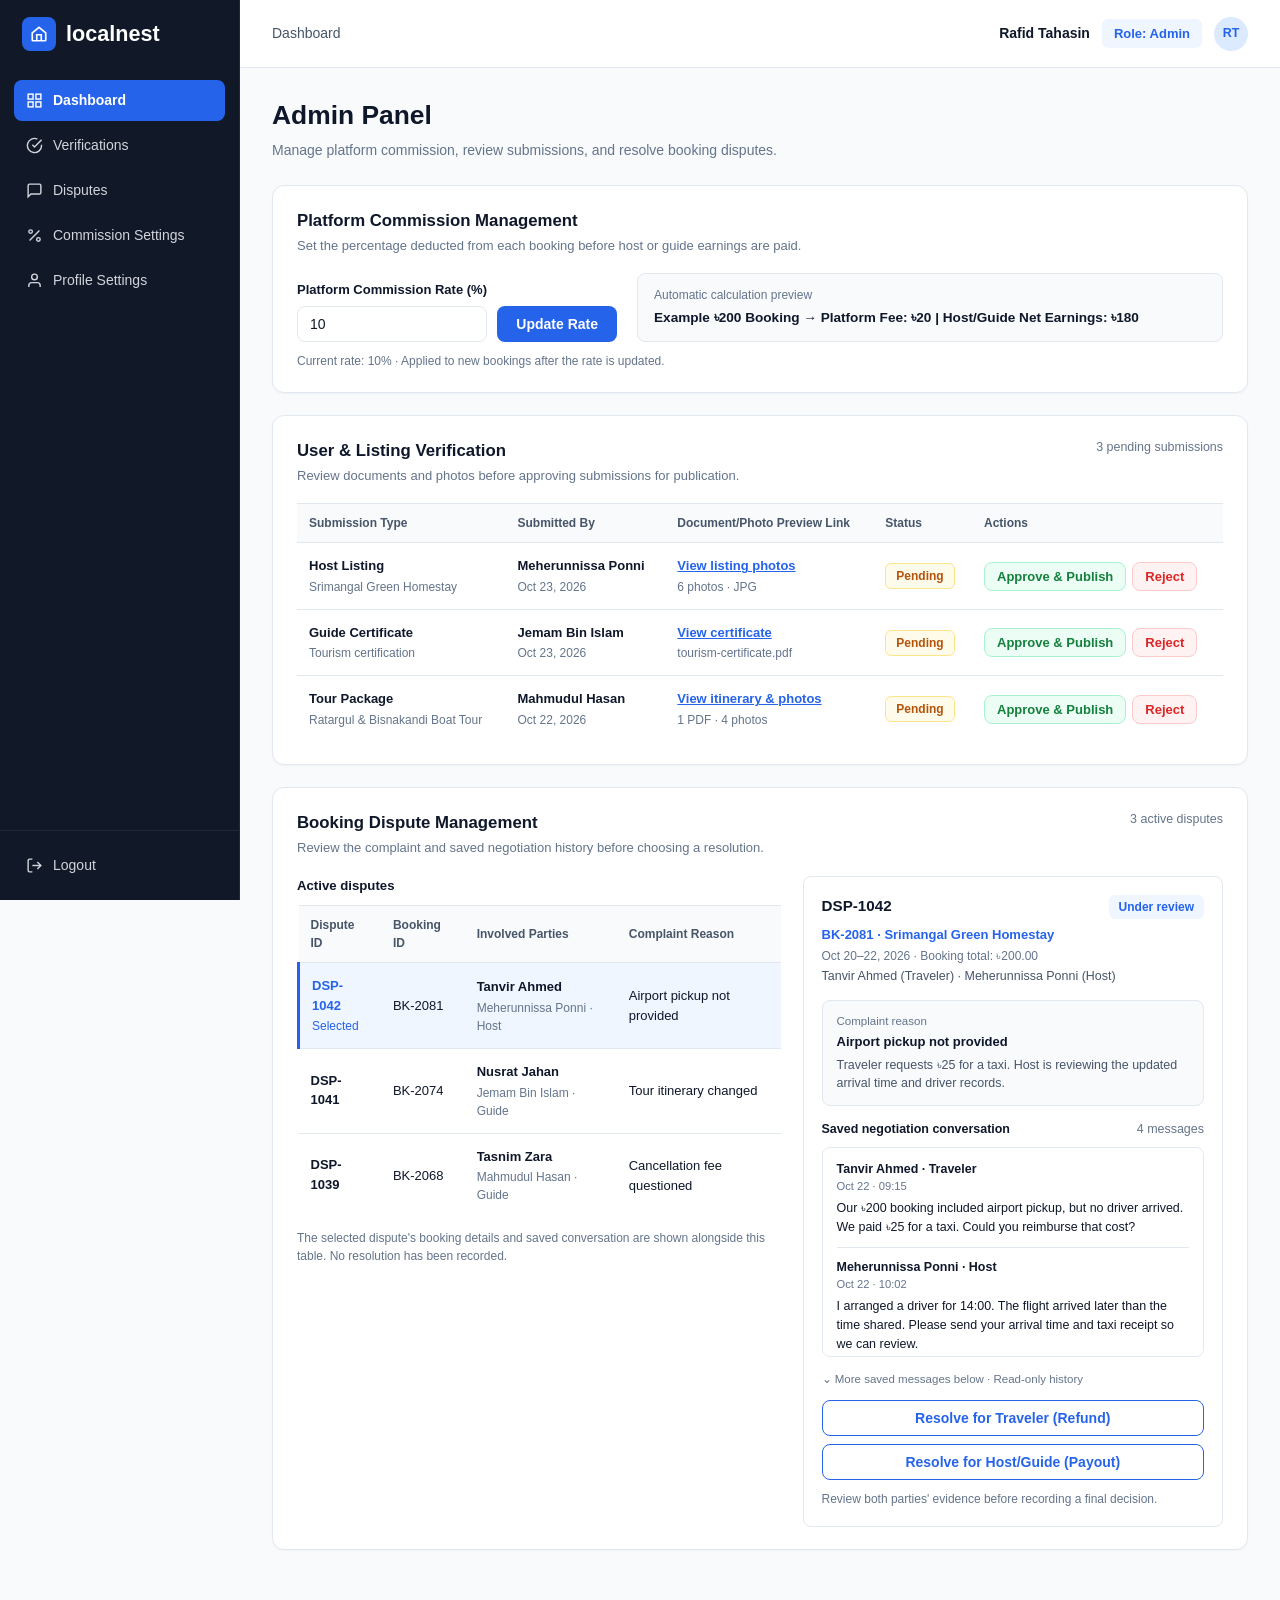
==== commit c497ebb7: "Code separation" ====
--- a/admin-dashboard.html
+++ b/admin-dashboard.html
@@ -21,7 +21,7 @@
   <meta charset="UTF-8" />
   <meta name="viewport" content="width=device-width, initial-scale=1.0" />
   <title>Admin Panel — Localnest</title>
-  <link rel="stylesheet" href="css/style.css" />
+  <link rel="stylesheet" href="css/admin-dashboard.css" />
 </head>
 <body data-page="admin-dashboard">
 
@@ -463,23 +463,6 @@
     </div>
   </div>
 
-  <!-- Document / Photo Preview Modal for Verification Table -->
-  <div id="docPreviewModal" class="modal-backdrop" role="dialog" aria-modal="true" aria-labelledby="docModalTitle">
-    <div class="modal-dialog">
-      <div class="modal-header">
-        <h3 id="docModalTitle" class="card-title">Submission Preview</h3>
-        <button type="button" id="closeDocModal" class="modal-close" aria-label="Close modal">&times;</button>
-      </div>
-      <p id="docModalMeta" class="card-subtitle" style="margin-bottom: 16px;"></p>
-      <div style="background-color: var(--bg-page); border: 1px dashed var(--border-strong); border-radius: var(--radius-md); padding: 28px; text-align: center; color: var(--text-secondary); font-size: 0.825rem; margin-bottom: 18px;">
-        Verified submission files are attached and ready for administrator inspection.
-      </div>
-      <div style="display: flex; justify-content: flex-end;">
-        <button type="button" id="docModalCloseBtn" class="btn btn-primary">Done Reviewing</button>
-      </div>
-    </div>
-  </div>
-
-  <script src="js/main.js"></script>
+  <script src="js/admin-dashboard.js"></script>
 </body>
 </html>
--- a/css/admin-dashboard.css
+++ b/css/admin-dashboard.css
@@ -0,0 +1,512 @@
+/* ==========================================================================
+   ADMIN PANEL STYLESHEET (css/admin-dashboard.css)
+   Used by: admin-dashboard.html
+   Description: Pure CSS styles for the Administrator Panel, including dark
+   navy sidebar, Platform Commission Management, User & Listing Verification,
+   and Booking Dispute Management.
+   ========================================================================== */
+
+:root {
+  --primary: #2563eb;
+  --primary-hover: #1d4ed8;
+  --primary-light: #eff6ff;
+  --bg-page: #f8fafc;
+  --bg-card: #ffffff;
+  --bg-subtle: #f1f5f9;
+  --border-color: #e2e8f0;
+  --sidebar-dark-bg: #111827;
+  --sidebar-dark-border: #1f2937;
+  --sidebar-dark-text: #d1d5db;
+  --text-main: #0f172a;
+  --text-secondary: #475569;
+  --text-muted: #64748b;
+  --success-bg: #ecfdf5;
+  --success-border: #a7f3d0;
+  --success-text: #15803d;
+  --warning-bg: #fffbeb;
+  --warning-border: #fde68a;
+  --warning-text: #b45309;
+  --danger-bg: #fef2f2;
+  --danger-border: #fecaca;
+  --danger-text: #dc2626;
+  --sidebar-width: 240px;
+  --topbar-height: 68px;
+  --radius-sm: 6px;
+  --radius-md: 8px;
+  --radius-lg: 12px;
+  --shadow-xs: 0 1px 2px rgba(15, 23, 42, 0.04);
+  --font-sans: 'Inter', -apple-system, BlinkMacSystemFont, 'Segoe UI', Roboto, Arial, sans-serif;
+}
+
+*, *::before, *::after {
+  box-sizing: border-box;
+  margin: 0;
+  padding: 0;
+}
+
+body {
+  font-family: var(--font-sans);
+  background-color: var(--bg-page);
+  color: var(--text-main);
+  line-height: 1.5;
+}
+
+a {
+  color: var(--primary);
+  text-decoration: none;
+}
+
+button, input {
+  font-family: inherit;
+  font-size: inherit;
+  color: inherit;
+}
+
+/* Brand Logo & Shell */
+.brand-logo {
+  display: inline-flex;
+  align-items: center;
+  gap: 10px;
+  font-size: 1.35rem;
+  font-weight: 800;
+  color: var(--text-main);
+}
+
+.brand-logo-light {
+  color: #ffffff;
+}
+
+.brand-logo-icon {
+  width: 34px;
+  height: 34px;
+  border-radius: 8px;
+  background-color: var(--primary);
+  color: #ffffff;
+  display: inline-flex;
+  align-items: center;
+  justify-content: center;
+}
+
+.app-shell {
+  min-height: 100vh;
+  display: flex;
+}
+
+/* Dark Admin Sidebar */
+.sidebar {
+  width: var(--sidebar-width);
+  background-color: var(--sidebar-dark-bg);
+  border-right: 1px solid var(--sidebar-dark-border);
+  display: flex;
+  flex-direction: column;
+  flex-shrink: 0;
+  position: sticky;
+  top: 0;
+  height: 100vh;
+}
+
+.sidebar-brand {
+  height: var(--topbar-height);
+  padding: 0 22px;
+  display: flex;
+  align-items: center;
+}
+
+.sidebar-nav {
+  padding: 12px 14px;
+  display: flex;
+  flex-direction: column;
+  gap: 4px;
+  flex: 1;
+}
+
+.sidebar-link {
+  display: flex;
+  align-items: center;
+  gap: 10px;
+  padding: 10px 12px;
+  font-size: 0.875rem;
+  font-weight: 500;
+  color: var(--sidebar-dark-text);
+  border-radius: var(--radius-md);
+}
+
+.sidebar-link svg {
+  width: 17px;
+  height: 17px;
+}
+
+.sidebar-link:hover {
+  background-color: rgba(255, 255, 255, 0.06);
+  color: #ffffff;
+}
+
+.sidebar-link.active {
+  background-color: var(--primary);
+  color: #ffffff;
+  font-weight: 600;
+}
+
+.sidebar-footer {
+  padding: 14px;
+  border-top: 1px solid var(--sidebar-dark-border);
+}
+
+.main-wrapper {
+  flex: 1;
+  display: flex;
+  flex-direction: column;
+  min-width: 0;
+}
+
+.topbar {
+  height: var(--topbar-height);
+  background-color: #ffffff;
+  border-bottom: 1px solid var(--border-color);
+  padding: 0 32px;
+  display: flex;
+  align-items: center;
+  justify-content: space-between;
+}
+
+.topbar-title {
+  font-size: 0.875rem;
+  font-weight: 500;
+  color: var(--text-secondary);
+}
+
+.topbar-user {
+  display: flex;
+  align-items: center;
+  gap: 12px;
+}
+
+.topbar-user-name {
+  font-size: 0.875rem;
+  font-weight: 700;
+}
+
+.avatar-circle {
+  width: 34px;
+  height: 34px;
+  border-radius: 50%;
+  background-color: #dbeafe;
+  color: var(--primary);
+  font-size: 0.78rem;
+  font-weight: 700;
+  display: inline-flex;
+  align-items: center;
+  justify-content: center;
+}
+
+.dashboard-content {
+  padding: 28px 32px 48px;
+  max-width: 1240px;
+}
+
+.page-header {
+  margin-bottom: 24px;
+}
+
+.page-title {
+  font-size: 1.65rem;
+  font-weight: 800;
+  margin-bottom: 4px;
+}
+
+.page-subtitle {
+  font-size: 0.875rem;
+  color: var(--text-muted);
+}
+
+/* Badges & Buttons */
+.badge {
+  display: inline-flex;
+  align-items: center;
+  padding: 3px 10px;
+  font-size: 0.75rem;
+  font-weight: 600;
+  border-radius: var(--radius-sm);
+}
+
+.badge-role {
+  background-color: var(--primary-light);
+  color: var(--primary);
+  padding: 5px 12px;
+  font-size: 0.8125rem;
+}
+
+.badge-info {
+  background-color: var(--primary-light);
+  color: var(--primary);
+}
+
+.badge-pending {
+  background-color: var(--warning-bg);
+  color: var(--warning-text);
+  border: 1px solid var(--warning-border);
+}
+
+.badge-approved {
+  background-color: var(--success-bg);
+  color: var(--success-text);
+  border: 1px solid var(--success-border);
+}
+
+.badge-rejected {
+  background-color: var(--danger-bg);
+  color: var(--danger-text);
+  border: 1px solid var(--danger-border);
+}
+
+.btn {
+  display: inline-flex;
+  align-items: center;
+  justify-content: center;
+  padding: 9px 18px;
+  font-size: 0.875rem;
+  font-weight: 600;
+  border-radius: var(--radius-md);
+  border: 1px solid transparent;
+  cursor: pointer;
+  white-space: nowrap;
+}
+
+.btn-primary {
+  background-color: var(--primary);
+  color: #ffffff;
+}
+
+.btn-primary:hover {
+  background-color: var(--primary-hover);
+}
+
+.btn-outline-primary {
+  background-color: #ffffff;
+  color: var(--primary);
+  border-color: var(--primary);
+}
+
+.btn-outline-primary:hover {
+  background-color: var(--primary-light);
+}
+
+.btn-accept {
+  background-color: var(--success-bg);
+  color: var(--success-text);
+  border-color: var(--success-border);
+  padding: 6px 12px;
+  font-size: 0.8125rem;
+}
+
+.btn-reject {
+  background-color: var(--danger-bg);
+  color: var(--danger-text);
+  border-color: var(--danger-border);
+  padding: 6px 12px;
+  font-size: 0.8125rem;
+}
+
+.btn-block {
+  width: 100%;
+}
+
+.action-btns {
+  display: inline-flex;
+  align-items: center;
+  gap: 6px;
+}
+
+/* Cards, Forms & Tables */
+.card {
+  background-color: var(--bg-card);
+  border: 1px solid var(--border-color);
+  border-radius: var(--radius-lg);
+  padding: 22px 24px;
+  box-shadow: var(--shadow-xs);
+  margin-bottom: 22px;
+}
+
+.card-header {
+  display: flex;
+  align-items: flex-start;
+  justify-content: space-between;
+  gap: 12px;
+  margin-bottom: 18px;
+}
+
+.card-title {
+  font-size: 1.05rem;
+  font-weight: 700;
+  margin-bottom: 3px;
+}
+
+.card-subtitle {
+  font-size: 0.8125rem;
+  color: var(--text-muted);
+}
+
+.card-meta-right {
+  font-size: 0.78rem;
+  color: var(--text-muted);
+}
+
+.form-label {
+  display: block;
+  font-size: 0.8125rem;
+  font-weight: 600;
+  margin-bottom: 6px;
+}
+
+.form-control {
+  width: 100%;
+  padding: 9px 12px;
+  font-size: 0.875rem;
+  background-color: #ffffff;
+  border: 1px solid var(--border-color);
+  border-radius: var(--radius-md);
+  outline: none;
+}
+
+.form-control:focus {
+  border-color: var(--primary);
+}
+
+.form-hint {
+  display: block;
+  font-size: 0.75rem;
+  color: var(--text-muted);
+  margin-top: 5px;
+}
+
+.table-responsive {
+  width: 100%;
+  overflow-x: auto;
+}
+
+.data-table {
+  width: 100%;
+  border-collapse: collapse;
+  text-align: left;
+  font-size: 0.8125rem;
+}
+
+.data-table th {
+  padding: 10px 12px;
+  font-size: 0.75rem;
+  font-weight: 600;
+  color: var(--text-secondary);
+  background-color: var(--bg-page);
+  border-top: 1px solid var(--border-color);
+  border-bottom: 1px solid var(--border-color);
+}
+
+.data-table td {
+  padding: 13px 12px;
+  border-bottom: 1px solid var(--border-color);
+  vertical-align: middle;
+}
+
+.data-table tr:last-child td {
+  border-bottom: none;
+}
+
+.data-table tr.row-selected td {
+  background-color: var(--primary-light);
+}
+
+.cell-primary {
+  font-weight: 700;
+  display: block;
+}
+
+.cell-secondary {
+  font-size: 0.75rem;
+  color: var(--text-muted);
+  display: block;
+  margin-top: 2px;
+}
+
+/* Commission & Dispute Sections */
+.commission-grid {
+  display: grid;
+  grid-template-columns: 320px 1fr;
+  gap: 20px;
+  align-items: end;
+}
+
+.commission-input-group {
+  display: flex;
+  gap: 10px;
+  align-items: center;
+}
+
+.commission-preview-box {
+  background-color: var(--bg-page);
+  border: 1px solid var(--border-color);
+  border-radius: var(--radius-md);
+  padding: 12px 16px;
+}
+
+.dispute-split-grid {
+  display: grid;
+  grid-template-columns: 1.15fr 1fr;
+  gap: 22px;
+  align-items: start;
+}
+
+.dispute-detail-card {
+  border: 1px solid var(--border-color);
+  border-radius: var(--radius-md);
+  padding: 18px;
+  background-color: #ffffff;
+}
+
+.complaint-box {
+  background-color: var(--bg-page);
+  border: 1px solid var(--border-color);
+  border-radius: var(--radius-md);
+  padding: 12px 14px;
+  margin: 14px 0;
+}
+
+.saved-conv-box {
+  border: 1px solid var(--border-color);
+  border-radius: var(--radius-md);
+  padding: 12px 14px;
+  max-height: 210px;
+  overflow-y: auto;
+  margin-bottom: 14px;
+  background-color: #ffffff;
+}
+
+.saved-msg-item {
+  padding-bottom: 10px;
+  margin-bottom: 10px;
+  border-bottom: 1px solid var(--border-color);
+  font-size: 0.78rem;
+}
+
+.saved-msg-item:last-child {
+  border-bottom: none;
+  margin-bottom: 0;
+  padding-bottom: 0;
+}
+
+@media (max-width: 1024px) {
+  .commission-grid,
+  .dispute-split-grid {
+    grid-template-columns: 1fr;
+  }
+}
+
+@media (max-width: 768px) {
+  .app-shell {
+    flex-direction: column;
+  }
+  .sidebar {
+    width: 100%;
+    height: auto;
+    position: static;
+  }
+}
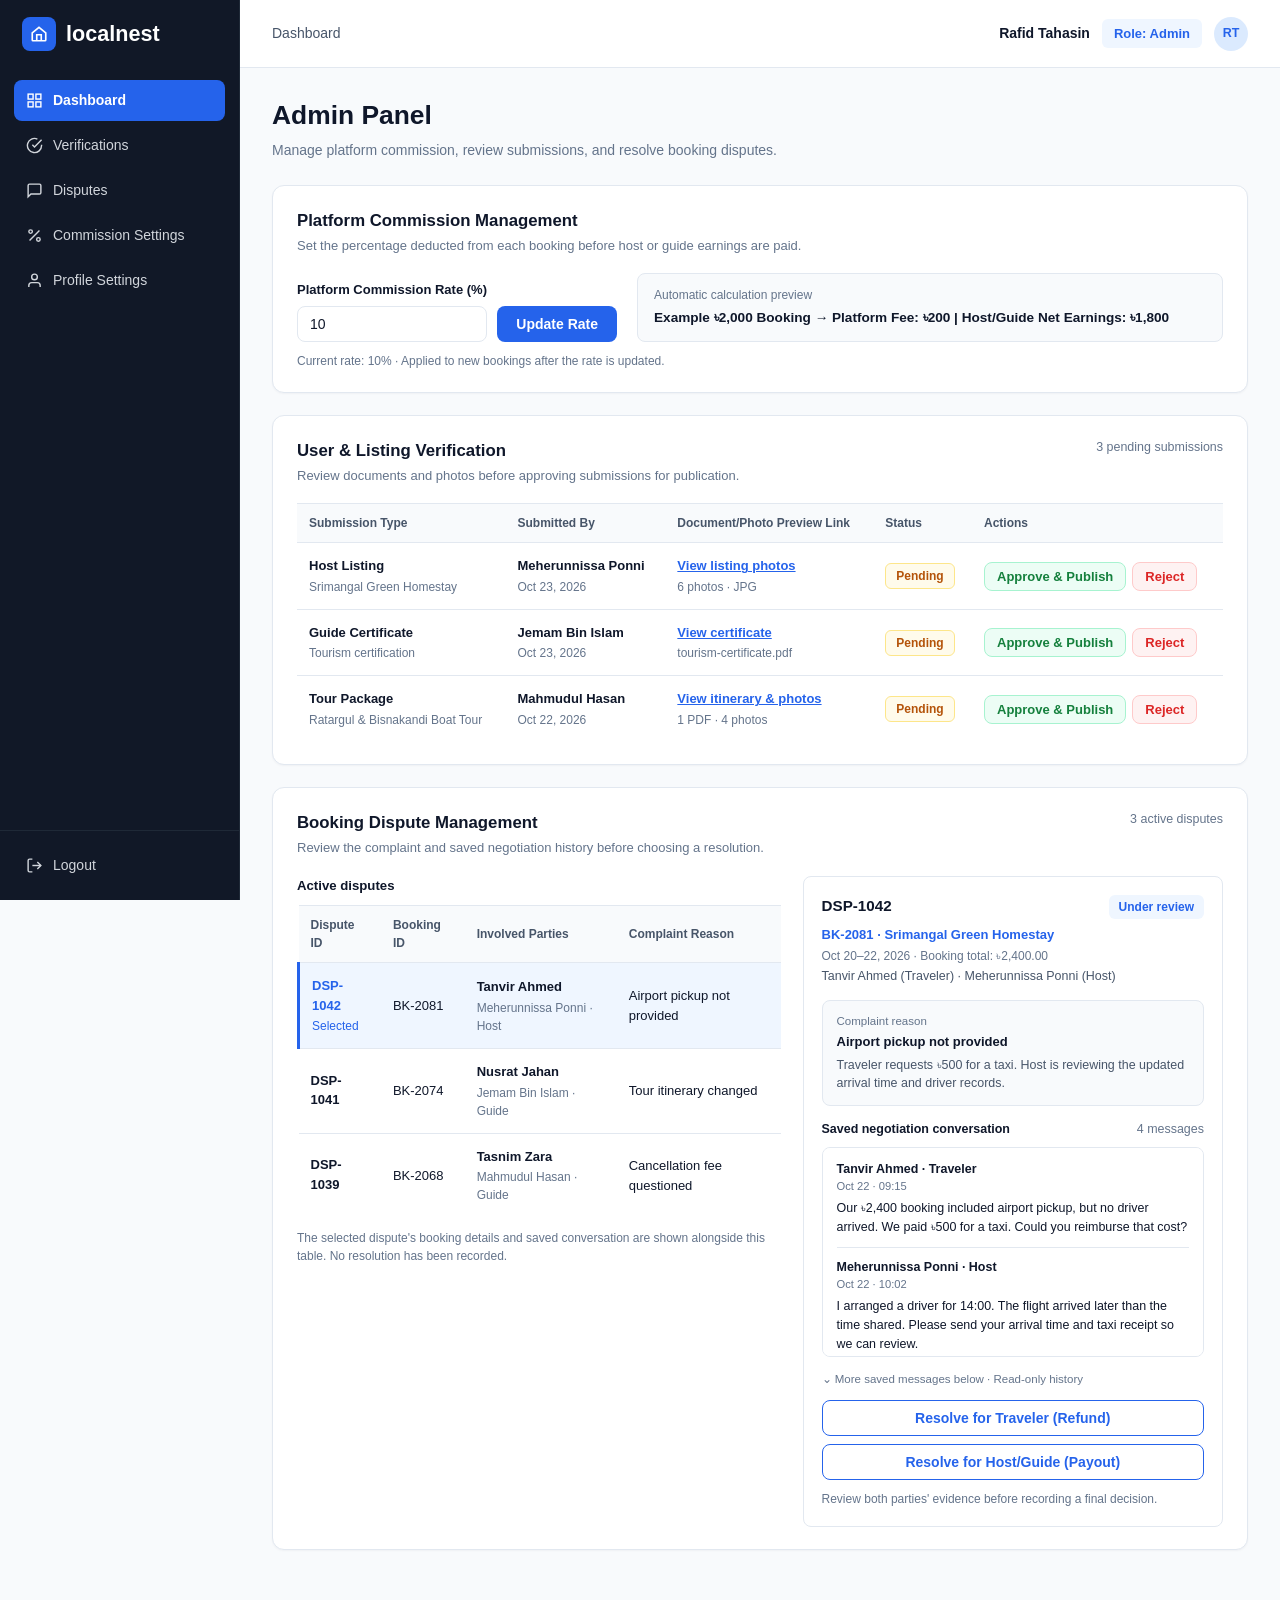
==== commit 154cea48: "Price changes" ====
--- a/admin-dashboard.html
+++ b/admin-dashboard.html
@@ -158,7 +158,7 @@
                 Automatic calculation preview
               </div>
               <div id="commissionPreviewText" style="font-size: 0.85rem; font-weight: 700; color: var(--text-main);">
-                Example &#2547;200 Booking &rarr; Platform Fee: &#2547;20 | Host/Guide Net Earnings: &#2547;180
+                Example &#2547;2,000 Booking &rarr; Platform Fee: &#2547;200 | Host/Guide Net Earnings: &#2547;1,800
               </div>
             </div>
           </form>
@@ -387,7 +387,7 @@
                 BK-2081 &middot; Srimangal Green Homestay
               </div>
               <div id="detailBookingMeta" style="font-size: 0.75rem; color: var(--text-muted); margin-bottom: 2px;">
-                Oct 20&ndash;22, 2026 &middot; Booking total: &#2547;200.00
+                Oct 20&ndash;22, 2026 &middot; Booking total: &#2547;2,400.00
               </div>
               <div id="detailParties" style="font-size: 0.78rem; color: var(--text-secondary);">
                 Tanvir Ahmed (Traveler) &middot; Meherunnissa Ponni (Host)
@@ -402,7 +402,7 @@
                   Airport pickup not provided
                 </div>
                 <p id="detailComplaintDesc" style="font-size: 0.78rem; color: var(--text-secondary);">
-                  Traveler requests &#2547;25 for a taxi. Host is reviewing the updated arrival time and driver records.
+                  Traveler requests &#2547;500 for a taxi. Host is reviewing the updated arrival time and driver records.
                 </p>
               </div>
 
@@ -417,7 +417,7 @@
                 <div class="saved-msg-item">
                   <div style="font-weight: 700;">Tanvir Ahmed &middot; Traveler</div>
                   <div style="font-size: 0.7rem; color: var(--text-muted); margin-bottom: 4px;">Oct 22 &middot; 09:15</div>
-                  <div>Our &#2547;200 booking included airport pickup, but no driver arrived. We paid &#2547;25 for a taxi. Could you reimburse that cost?</div>
+                  <div>Our &#2547;2,400 booking included airport pickup, but no driver arrived. We paid &#2547;500 for a taxi. Could you reimburse that cost?</div>
                 </div>
 
                 <div class="saved-msg-item">
@@ -429,7 +429,7 @@
                 <div class="saved-msg-item">
                   <div style="font-weight: 700;">Tanvir Ahmed &middot; Traveler</div>
                   <div style="font-size: 0.7rem; color: var(--text-muted); margin-bottom: 4px;">Oct 22 &middot; 10:18</div>
-                  <div>Attached flight delay notice and &#2547;25 airport taxi receipt for review.</div>
+                  <div>Attached flight delay notice and &#2547;500 airport taxi receipt for review.</div>
                 </div>
 
                 <div class="saved-msg-item">
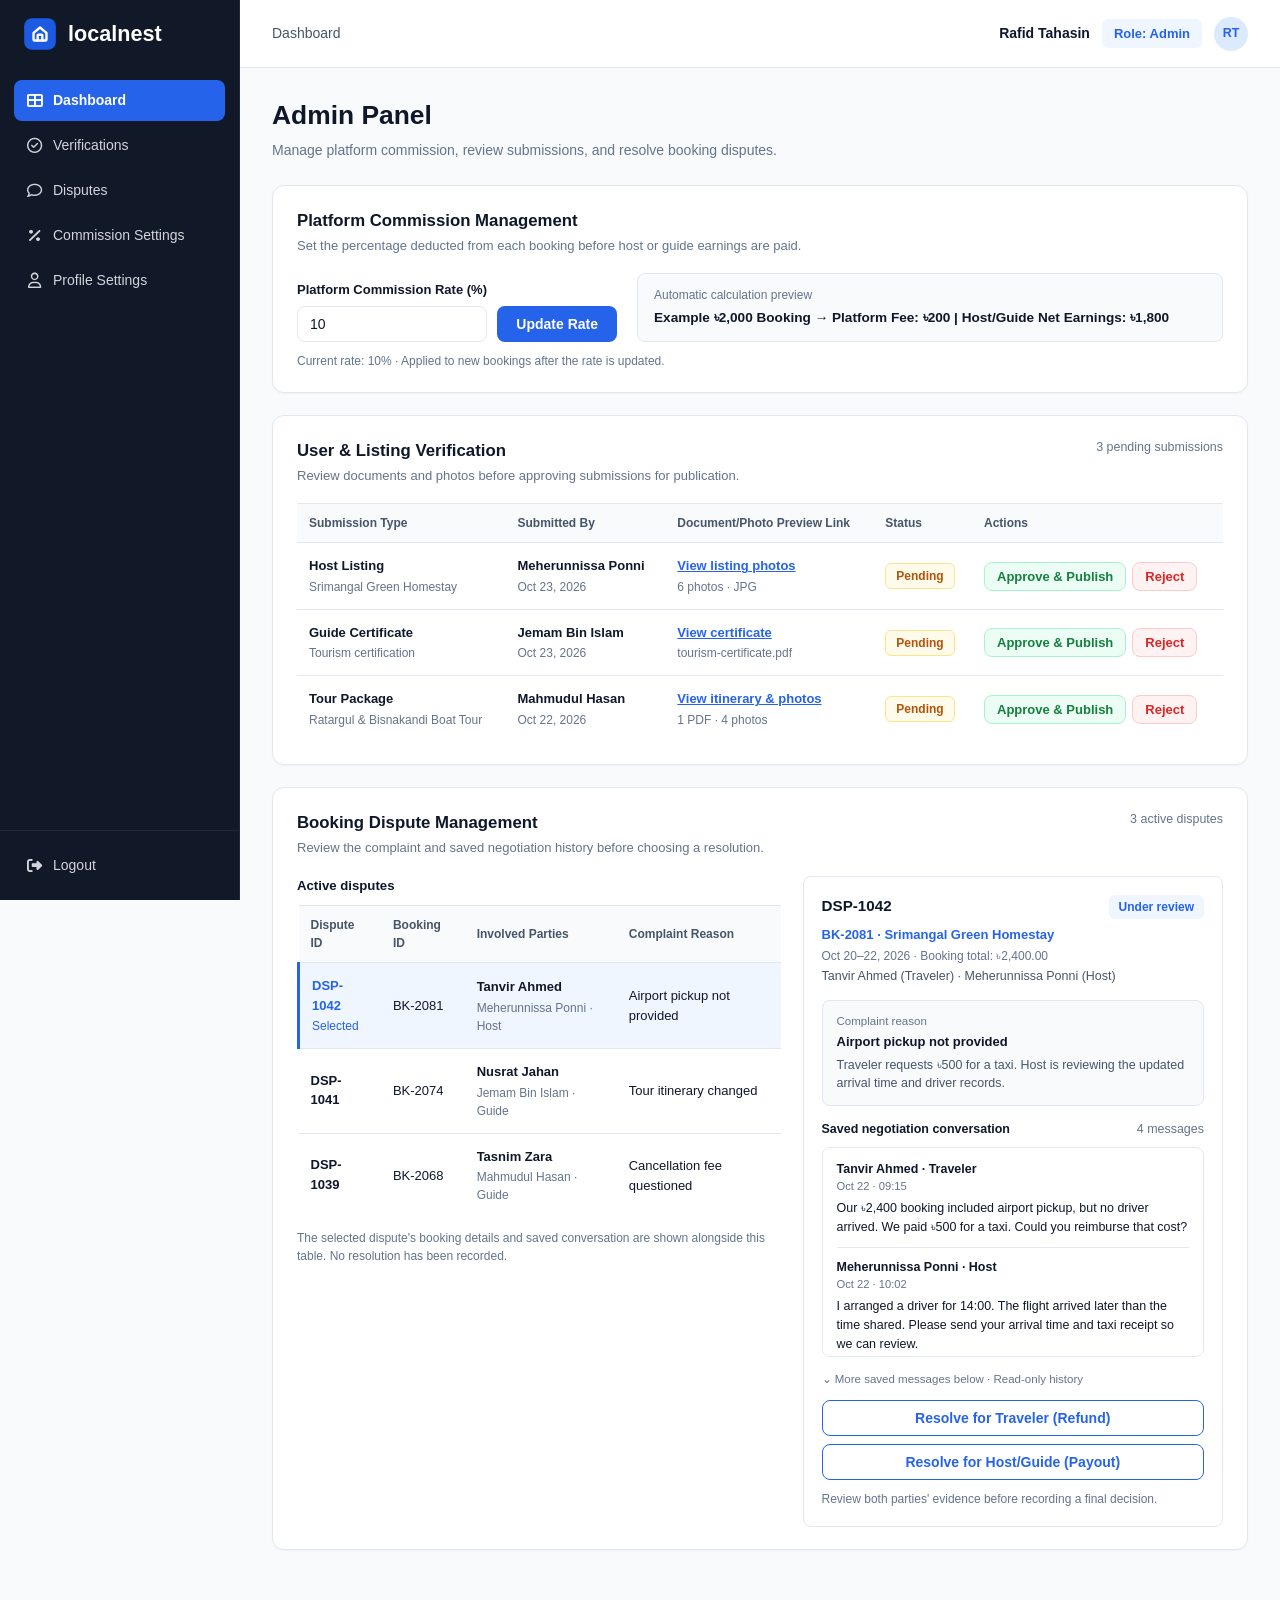
==== commit d9faa228: "Logo and icon  update" ====
--- a/admin-dashboard.html
+++ b/admin-dashboard.html
@@ -22,6 +22,7 @@
   <meta name="viewport" content="width=device-width, initial-scale=1.0" />
   <title>Admin Panel — Localnest</title>
   <link rel="stylesheet" href="css/admin-dashboard.css" />
+  <link rel="stylesheet" href="https://cdnjs.cloudflare.com/ajax/libs/font-awesome/6.5.1/css/all.min.css" />
 </head>
 <body data-page="admin-dashboard">
 
@@ -32,67 +33,41 @@
     <aside class="sidebar sidebar-dark">
       <div class="sidebar-brand">
         <a href="index.html" class="brand-logo brand-logo-light">
-          <span class="brand-logo-icon">
-            <svg width="18" height="18" viewBox="0 0 24 24" fill="none" stroke="currentColor" stroke-width="2.2">
-              <path d="M3 10.5L12 3l9 7.5V20a1 1 0 0 1-1 1H4a1 1 0 0 1-1-1v-9.5z"/>
-              <path d="M9 21V13h6v8"/>
-            </svg>
-          </span>
+          <img src="photos/localnest logo.svg" alt="Localnest Logo" width="36" height="36" />
           <span>localnest</span>
         </a>
       </div>
 
       <nav class="sidebar-nav" aria-label="Admin Sidebar Navigation">
         <a href="admin-dashboard.html" class="sidebar-link active">
-          <svg viewBox="0 0 24 24" fill="none" stroke="currentColor" stroke-width="2">
-            <rect x="3" y="3" width="7" height="7"/>
-            <rect x="14" y="3" width="7" height="7"/>
-            <rect x="14" y="14" width="7" height="7"/>
-            <rect x="3" y="14" width="7" height="7"/>
-          </svg>
+          <i class="fa-solid fa-table-cells-large"></i>
           <span>Dashboard</span>
         </a>
 
         <a href="#verificationsCard" class="sidebar-link">
-          <svg viewBox="0 0 24 24" fill="none" stroke="currentColor" stroke-width="2">
-            <path d="M22 11.08V12a10 10 0 1 1-5.93-9.14"/>
-            <polyline points="22 4 12 14.01 9 11.01"/>
-          </svg>
+          <i class="fa-regular fa-circle-check"></i>
           <span>Verifications</span>
         </a>
 
         <a href="#disputesCard" class="sidebar-link">
-          <svg viewBox="0 0 24 24" fill="none" stroke="currentColor" stroke-width="2">
-            <path d="M21 15a2 2 0 0 1-2 2H7l-4 4V5a2 2 0 0 1 2-2h14a2 2 0 0 1 2 2z"/>
-          </svg>
+          <i class="fa-regular fa-comment"></i>
           <span>Disputes</span>
         </a>
 
         <a href="#commissionCard" class="sidebar-link">
-          <svg viewBox="0 0 24 24" fill="none" stroke="currentColor" stroke-width="2">
-            <line x1="19" y1="5" x2="5" y2="19"/>
-            <circle cx="6.5" cy="6.5" r="2.5"/>
-            <circle cx="17.5" cy="17.5" r="2.5"/>
-          </svg>
+          <i class="fa-solid fa-percent"></i>
           <span>Commission Settings</span>
         </a>
 
         <a href="profile-settings.html" class="sidebar-link">
-          <svg viewBox="0 0 24 24" fill="none" stroke="currentColor" stroke-width="2">
-            <path d="M20 21v-2a4 4 0 0 0-4-4H8a4 4 0 0 0-4 4v2"/>
-            <circle cx="12" cy="7" r="4"/>
-          </svg>
+          <i class="fa-regular fa-user"></i>
           <span>Profile Settings</span>
         </a>
       </nav>
 
       <div class="sidebar-footer">
         <a href="login.html" id="logoutBtn" class="sidebar-link">
-          <svg viewBox="0 0 24 24" fill="none" stroke="currentColor" stroke-width="2">
-            <path d="M9 21H5a2 2 0 0 1-2-2V5a2 2 0 0 1 2-2h4"/>
-            <polyline points="16 17 21 12 16 7"/>
-            <line x1="21" y1="12" x2="9" y2="12"/>
-          </svg>
+          <i class="fa-solid fa-right-from-bracket"></i>
           <span>Logout</span>
         </a>
       </div>
--- a/css/admin-dashboard.css
+++ b/css/admin-dashboard.css
@@ -131,9 +131,10 @@
   border-radius: var(--radius-md);
 }
 
-.sidebar-link svg {
+.sidebar-link i {
   width: 17px;
-  height: 17px;
+  text-align: center;
+  font-size: 0.95rem;
 }
 
 .sidebar-link:hover {
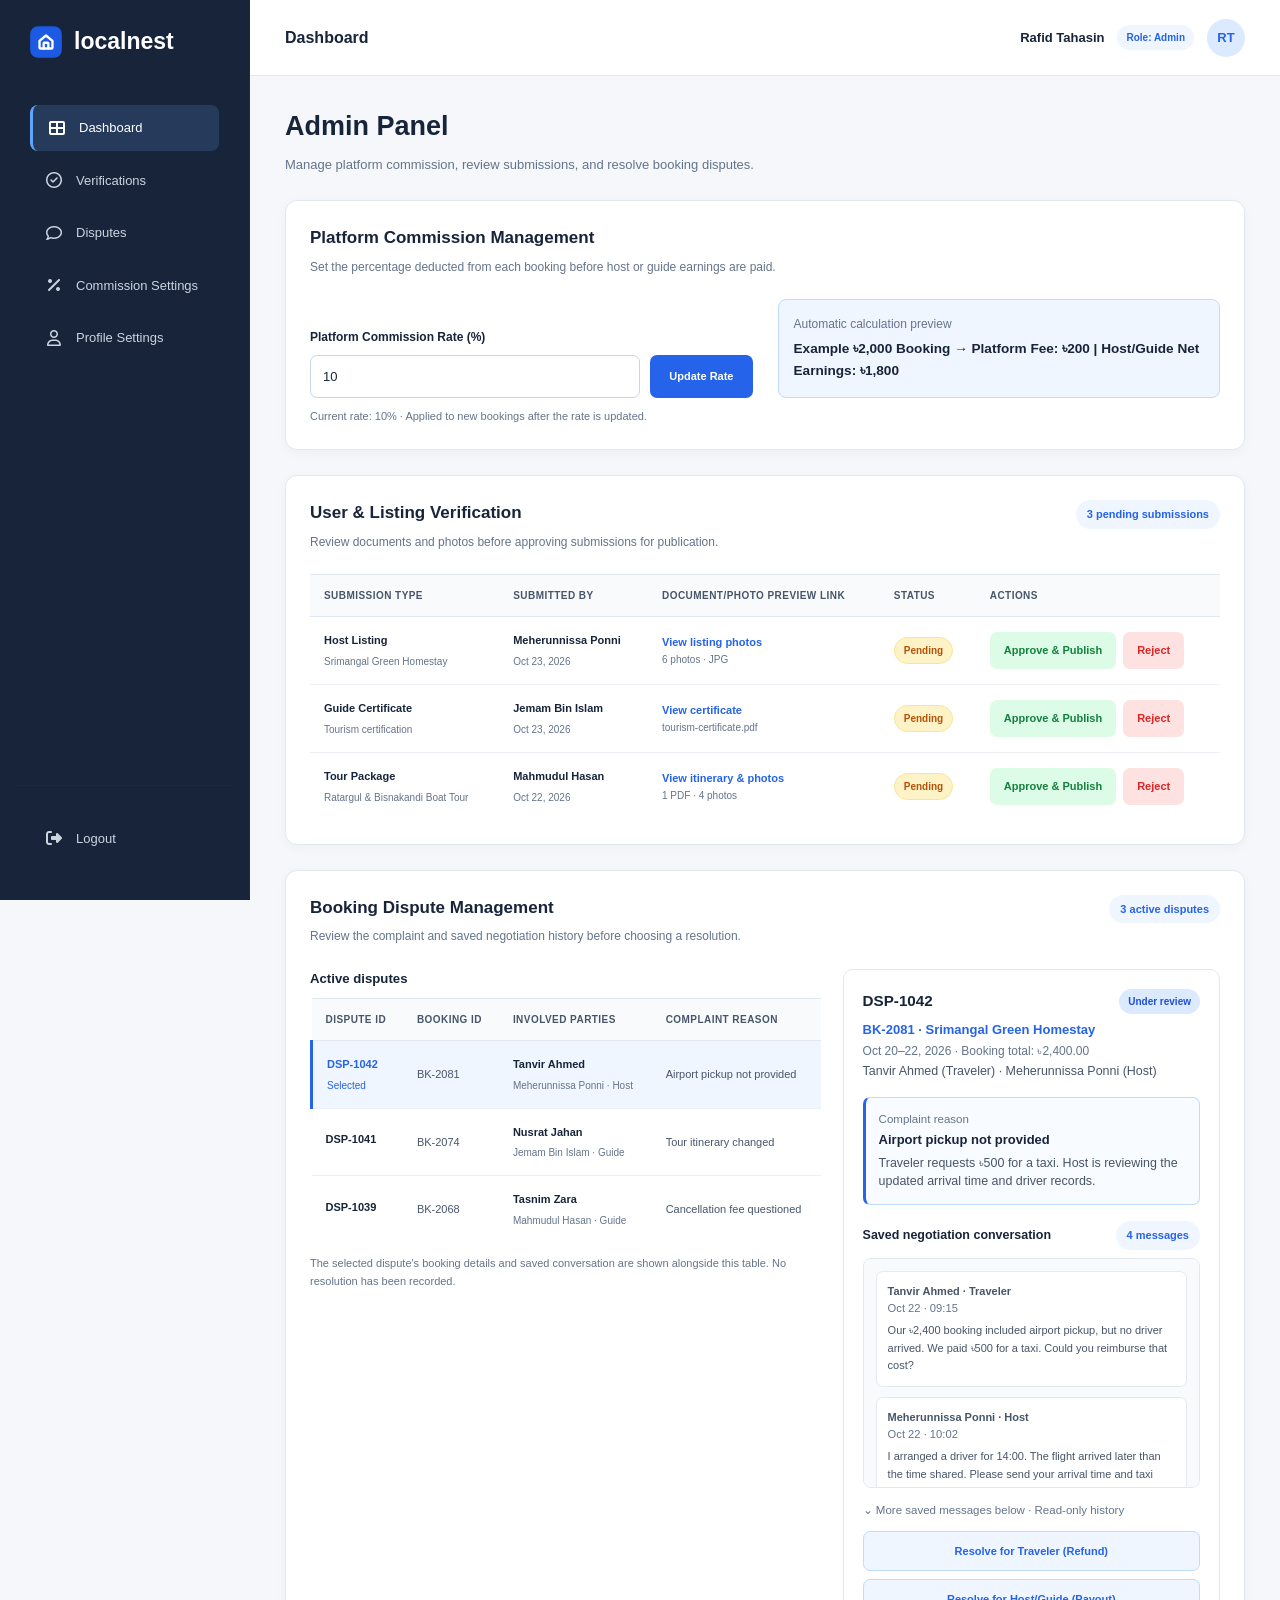
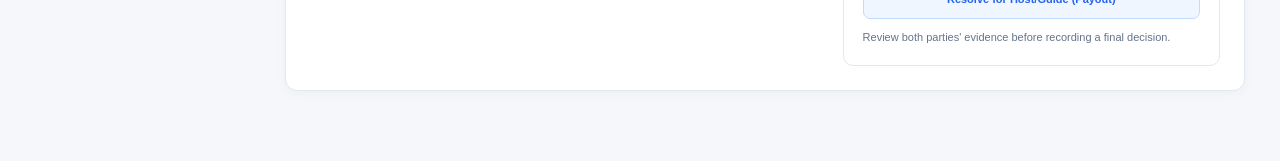
==== commit 6a662966: "Update Admin Panel and Profile Settings" ====
--- a/admin-dashboard.html
+++ b/admin-dashboard.html
@@ -1,35 +1,617 @@
+
 <!DOCTYPE html>
 <html lang="en">
 <head>
-  <!--
-    ==========================================================================
-    PAGE 8: ADMINISTRATOR PANEL (admin-dashboard.html)
-    Project: Local Nest - Integrated Homestay & Local Experience Booking Platform
-    Course: CSC 3215: Web Technologies (AIUB)
-    Description:
-    Implements the 3 core Administrator (System Manager) features:
-      10. User and Listing Verification (Review host listings, guide
-          certificates, and tour packages with preview modal and
-          Approve & Publish / Reject controls).
-      11. Booking Dispute Management (Select active disputes to inspect
-          complaint details and saved negotiation history, then record a
-          resolution for Traveler or Host/Guide).
-      12. Platform Commission Management (Set platform commission rate % and
-          view live automatic fee/net earnings calculation).
-    ==========================================================================
-  -->
   <meta charset="UTF-8" />
   <meta name="viewport" content="width=device-width, initial-scale=1.0" />
   <title>Admin Panel — Localnest</title>
   <link rel="stylesheet" href="css/admin-dashboard.css" />
   <link rel="stylesheet" href="https://cdnjs.cloudflare.com/ajax/libs/font-awesome/6.5.1/css/all.min.css" />
+
+  <style>
+    :root {
+      --primary: #2563eb;
+      --primary-dark: #1d4ed8;
+      --text-main: #17243a;
+      --text-secondary: #475569;
+      --text-muted: #64748b;
+      --border: #e2e8f0;
+      --background: #f5f7fb;
+      --white: #ffffff;
+      --success: #15803d;
+      --success-bg: #dcfce7;
+      --danger: #dc2626;
+      --danger-bg: #fee2e2;
+      --warning: #b45309;
+      --warning-bg: #fef3c7;
+    }
+
+    body[data-page="admin-dashboard"] {
+      margin: 0;
+      background: var(--background);
+      color: var(--text-main);
+      font-family: "Segoe UI", Arial, sans-serif;
+      font-size: 14px;
+    }
+
+    body[data-page="admin-dashboard"] * {
+      box-sizing: border-box;
+    }
+
+    body[data-page="admin-dashboard"] .app-shell {
+      display: flex;
+      min-height: 100vh;
+    }
+
+    body[data-page="admin-dashboard"] .sidebar {
+      width: 250px;
+      min-width: 250px;
+      min-height: 100vh;
+      display: flex;
+      flex-direction: column;
+      background: #17243a;
+      color: #ffffff;
+      padding: 25px 16px;
+    }
+
+    body[data-page="admin-dashboard"] .sidebar-brand {
+      padding: 0 12px 35px;
+    }
+
+    body[data-page="admin-dashboard"] .brand-logo {
+      display: flex;
+      align-items: center;
+      gap: 10px;
+      color: #ffffff;
+      text-decoration: none;
+      font-size: 23px;
+      font-weight: 750;
+    }
+
+    body[data-page="admin-dashboard"] .brand-logo img {
+      object-fit: contain;
+    }
+
+    body[data-page="admin-dashboard"] .sidebar-nav {
+      display: flex;
+      flex-direction: column;
+      gap: 7px;
+    }
+
+    body[data-page="admin-dashboard"] .sidebar-link {
+      display: flex;
+      align-items: center;
+      gap: 13px;
+      padding: 13px 15px;
+      border-radius: 8px;
+      color: #cbd5e1;
+      text-decoration: none;
+      font-size: 13px;
+      font-weight: 500;
+      transition: background 0.2s ease, color 0.2s ease;
+    }
+
+    body[data-page="admin-dashboard"] .sidebar-link i {
+      width: 18px;
+      font-size: 16px;
+      text-align: center;
+    }
+
+    body[data-page="admin-dashboard"] .sidebar-link:hover,
+    body[data-page="admin-dashboard"] .sidebar-link.active {
+      background: #263b5c;
+      color: #ffffff;
+    }
+
+    body[data-page="admin-dashboard"] .sidebar-link.active {
+      border-left: 3px solid #60a5fa;
+    }
+
+    body[data-page="admin-dashboard"] .sidebar-footer {
+      margin-top: auto;
+      padding-top: 30px;
+    }
+
+    body[data-page="admin-dashboard"] .main-wrapper {
+      flex: 1;
+      min-width: 0;
+    }
+
+    body[data-page="admin-dashboard"] .topbar {
+      min-height: 76px;
+      padding: 15px 35px;
+      background: var(--white);
+      border-bottom: 1px solid var(--border);
+      display: flex;
+      align-items: center;
+      justify-content: space-between;
+      gap: 20px;
+    }
+
+    body[data-page="admin-dashboard"] .topbar-title {
+      font-size: 16px;
+      font-weight: 700;
+      color: var(--text-main);
+    }
+
+    body[data-page="admin-dashboard"] .topbar-user {
+      display: flex;
+      align-items: center;
+      gap: 13px;
+    }
+
+    body[data-page="admin-dashboard"] .topbar-user-name {
+      font-size: 13px;
+      font-weight: 600;
+      color: var(--text-main);
+    }
+
+    body[data-page="admin-dashboard"] .avatar-circle {
+      width: 38px;
+      height: 38px;
+      display: flex;
+      align-items: center;
+      justify-content: center;
+      border-radius: 50%;
+      background: #dbeafe;
+      color: var(--primary);
+      font-size: 13px;
+      font-weight: 750;
+    }
+
+    body[data-page="admin-dashboard"] .dashboard-content {
+      max-width: 1600px;
+      margin: 0 auto;
+      padding: 30px 35px 45px;
+    }
+
+    body[data-page="admin-dashboard"] .page-header {
+      margin-bottom: 25px;
+    }
+
+    body[data-page="admin-dashboard"] .page-title {
+      margin: 0 0 8px;
+      color: var(--text-main);
+      font-size: 27px;
+      font-weight: 750;
+    }
+
+    body[data-page="admin-dashboard"] .page-subtitle {
+      margin: 0;
+      color: var(--text-muted);
+      font-size: 13px;
+      line-height: 1.6;
+    }
+
+    body[data-page="admin-dashboard"] .card {
+      margin-bottom: 25px;
+      padding: 24px;
+      background: var(--white);
+      border: 1px solid var(--border);
+      border-radius: 12px;
+      box-shadow: 0 3px 12px rgba(15, 23, 42, 0.035);
+    }
+
+    body[data-page="admin-dashboard"] .card-header {
+      display: flex;
+      align-items: flex-start;
+      justify-content: space-between;
+      gap: 15px;
+      margin-bottom: 22px;
+    }
+
+    body[data-page="admin-dashboard"] .card-title {
+      margin: 0 0 7px;
+      color: var(--text-main);
+      font-size: 17px;
+      font-weight: 750;
+    }
+
+    body[data-page="admin-dashboard"] .card-subtitle {
+      margin: 0;
+      color: var(--text-muted);
+      font-size: 12px;
+      line-height: 1.6;
+    }
+
+    body[data-page="admin-dashboard"] .card-meta-right {
+      display: inline-flex;
+      align-items: center;
+      white-space: nowrap;
+      padding: 6px 11px;
+      border-radius: 20px;
+      background: #eff6ff;
+      color: var(--primary);
+      font-size: 11px;
+      font-weight: 700;
+    }
+
+    body[data-page="admin-dashboard"] .commission-grid {
+      display: grid;
+      grid-template-columns: 1fr 1fr;
+      align-items: end;
+      gap: 25px;
+    }
+
+    body[data-page="admin-dashboard"] .form-label {
+      display: block;
+      margin-bottom: 9px;
+      color: var(--text-main);
+      font-size: 12px;
+      font-weight: 700;
+    }
+
+    body[data-page="admin-dashboard"] .commission-input-group {
+      display: flex;
+      align-items: stretch;
+      gap: 10px;
+    }
+
+    body[data-page="admin-dashboard"] .form-control {
+      width: 100%;
+      min-width: 0;
+      height: 43px;
+      padding: 10px 12px;
+      border: 1px solid #cbd5e1;
+      border-radius: 7px;
+      background: #ffffff;
+      color: var(--text-main);
+      font-size: 13px;
+      outline: none;
+      transition: border-color 0.2s, box-shadow 0.2s;
+    }
+
+    body[data-page="admin-dashboard"] .form-control:focus {
+      border-color: var(--primary);
+      box-shadow: 0 0 0 3px rgba(37, 99, 235, 0.12);
+    }
+
+    body[data-page="admin-dashboard"] .btn {
+      min-height: 37px;
+      padding: 9px 13px;
+      border: 1px solid transparent;
+      border-radius: 7px;
+      font-family: inherit;
+      font-size: 11px;
+      font-weight: 700;
+      cursor: pointer;
+      transition: background 0.2s, border-color 0.2s, transform 0.2s;
+    }
+
+    body[data-page="admin-dashboard"] .btn:hover {
+      transform: translateY(-1px);
+    }
+
+    body[data-page="admin-dashboard"] .btn-primary {
+      padding: 11px 18px;
+      background: var(--primary);
+      color: #ffffff;
+      white-space: nowrap;
+    }
+
+    body[data-page="admin-dashboard"] .btn-primary:hover {
+      background: var(--primary-dark);
+    }
+
+    body[data-page="admin-dashboard"] .commission-preview-box {
+      min-height: 75px;
+      padding: 15px;
+      border: 1px solid #bfdbfe;
+      border-radius: 8px;
+      background: #eff6ff;
+      line-height: 1.6;
+    }
+
+    body[data-page="admin-dashboard"] .form-hint {
+      color: var(--text-muted);
+      font-size: 11px;
+      line-height: 1.6;
+    }
+
+    body[data-page="admin-dashboard"] .table-responsive {
+      width: 100%;
+      overflow-x: auto;
+    }
+
+    body[data-page="admin-dashboard"] .data-table {
+      width: 100%;
+      border-collapse: collapse;
+      text-align: left;
+      white-space: nowrap;
+    }
+
+    body[data-page="admin-dashboard"] .data-table th {
+      padding: 13px 14px;
+      background: #f8fafc;
+      border-top: 1px solid var(--border);
+      border-bottom: 1px solid var(--border);
+      color: #475569;
+      font-size: 10px;
+      font-weight: 750;
+      text-transform: uppercase;
+      letter-spacing: 0.45px;
+    }
+
+    body[data-page="admin-dashboard"] .data-table td {
+      padding: 15px 14px;
+      border-bottom: 1px solid #edf0f5;
+      color: var(--text-secondary);
+      font-size: 11px;
+      vertical-align: middle;
+    }
+
+    body[data-page="admin-dashboard"] .data-table tbody tr:last-child td {
+      border-bottom: none;
+    }
+
+    body[data-page="admin-dashboard"] .cell-primary,
+    body[data-page="admin-dashboard"] .cell-secondary {
+      display: block;
+    }
+
+    body[data-page="admin-dashboard"] .cell-primary {
+      margin-bottom: 5px;
+      color: var(--text-main);
+      font-size: 11px;
+      font-weight: 700;
+    }
+
+    body[data-page="admin-dashboard"] .cell-secondary {
+      color: var(--text-muted);
+      font-size: 10px;
+    }
+
+    body[data-page="admin-dashboard"] .badge {
+      display: inline-flex;
+      align-items: center;
+      justify-content: center;
+      padding: 5px 9px;
+      border-radius: 20px;
+      font-size: 10px;
+      font-weight: 700;
+      white-space: nowrap;
+    }
+
+    body[data-page="admin-dashboard"] .badge-role {
+      background: #eff6ff;
+      color: var(--primary);
+    }
+
+    body[data-page="admin-dashboard"] .badge-pending {
+      background: var(--warning-bg);
+      color: var(--warning);
+    }
+
+    body[data-page="admin-dashboard"] .badge-info {
+      background: #dbeafe;
+      color: #1d4ed8;
+    }
+
+    body[data-page="admin-dashboard"] .preview-doc-link {
+      color: var(--primary);
+      font-size: 11px;
+      font-weight: 650;
+      text-decoration: none !important;
+    }
+
+    body[data-page="admin-dashboard"] .preview-doc-link:hover {
+      color: var(--primary-dark);
+      text-decoration: underline !important;
+    }
+
+    body[data-page="admin-dashboard"] .action-btns {
+      display: flex;
+      align-items: center;
+      gap: 7px;
+    }
+
+    body[data-page="admin-dashboard"] .btn-accept {
+      background: var(--success-bg);
+      color: var(--success);
+    }
+
+    body[data-page="admin-dashboard"] .btn-accept:hover {
+      background: #bbf7d0;
+    }
+
+    body[data-page="admin-dashboard"] .btn-reject {
+      background: var(--danger-bg);
+      color: var(--danger);
+    }
+
+    body[data-page="admin-dashboard"] .btn-reject:hover {
+      background: #fecaca;
+    }
+
+    body[data-page="admin-dashboard"] .dispute-split-grid {
+      display: grid;
+      grid-template-columns: minmax(0, 1.15fr) minmax(300px, 0.85fr);
+      gap: 22px;
+      align-items: start;
+    }
+
+    body[data-page="admin-dashboard"] .dispute-split-grid h3 {
+      color: var(--text-main);
+    }
+
+    body[data-page="admin-dashboard"] .row-clickable {
+      cursor: pointer;
+      transition: background 0.2s;
+    }
+
+    body[data-page="admin-dashboard"] .row-clickable:hover {
+      background: #f8fafc;
+    }
+
+    body[data-page="admin-dashboard"] .row-selected {
+      background: #eff6ff;
+      border-left: 3px solid var(--primary) !important;
+    }
+
+    body[data-page="admin-dashboard"] .dispute-detail-card {
+      padding: 19px;
+      border: 1px solid var(--border);
+      border-radius: 10px;
+      background: #ffffff;
+    }
+
+    body[data-page="admin-dashboard"] .complaint-box {
+      margin: 16px 0;
+      padding: 13px;
+      border: 1px solid #bfdbfe;
+      border-left: 3px solid var(--primary);
+      border-radius: 7px;
+      background: #f8fbff;
+    }
+
+    body[data-page="admin-dashboard"] .saved-conv-box {
+      max-height: 230px;
+      overflow-y: auto;
+      padding: 12px;
+      border: 1px solid var(--border);
+      border-radius: 8px;
+      background: #f8fafc;
+      scrollbar-width: thin;
+    }
+
+    body[data-page="admin-dashboard"] .saved-msg-item {
+      margin-bottom: 10px;
+      padding: 11px;
+      border: 1px solid #e5eaf1;
+      border-radius: 7px;
+      background: #ffffff;
+      color: var(--text-secondary);
+      font-size: 11px;
+      line-height: 1.6;
+    }
+
+    body[data-page="admin-dashboard"] .saved-msg-item:last-child {
+      margin-bottom: 0;
+    }
+
+    body[data-page="admin-dashboard"] .btn-block {
+      width: 100%;
+      min-height: 40px;
+    }
+
+    body[data-page="admin-dashboard"] .btn-outline-primary {
+      border: 1px solid #bfdbfe;
+      background: #eff6ff;
+      color: var(--primary);
+    }
+
+    body[data-page="admin-dashboard"] .btn-outline-primary:hover {
+      border-color: var(--primary);
+      background: #dbeafe;
+    }
+
+    body[data-page="admin-dashboard"] button:focus-visible,
+    body[data-page="admin-dashboard"] a:focus-visible {
+      outline: 3px solid rgba(37, 99, 235, 0.3);
+      outline-offset: 2px;
+    }
+
+    @media (max-width: 1100px) {
+      body[data-page="admin-dashboard"] .sidebar {
+        width: 220px;
+        min-width: 220px;
+      }
+
+      body[data-page="admin-dashboard"] .dashboard-content {
+        padding: 25px 22px;
+      }
+
+      body[data-page="admin-dashboard"] .dispute-split-grid {
+        grid-template-columns: 1fr;
+      }
+    }
+
+    @media (max-width: 768px) {
+      body[data-page="admin-dashboard"] .app-shell {
+        flex-direction: column;
+      }
+
+      body[data-page="admin-dashboard"] .sidebar {
+        width: 100%;
+        min-width: 0;
+        min-height: auto;
+        padding: 15px;
+      }
+
+      body[data-page="admin-dashboard"] .sidebar-brand {
+        padding: 0 8px 15px;
+      }
+
+      body[data-page="admin-dashboard"] .sidebar-nav {
+        flex-direction: row;
+        flex-wrap: wrap;
+      }
+
+      body[data-page="admin-dashboard"] .sidebar-link {
+        padding: 10px;
+        font-size: 11px;
+      }
+
+      body[data-page="admin-dashboard"] .sidebar-footer {
+        padding-top: 10px;
+      }
+
+      body[data-page="admin-dashboard"] .topbar {
+        padding: 15px 20px;
+      }
+
+      body[data-page="admin-dashboard"] .dashboard-content {
+        padding: 22px 16px;
+      }
+
+      body[data-page="admin-dashboard"] .commission-grid {
+        grid-template-columns: 1fr;
+      }
+
+      body[data-page="admin-dashboard"] .card {
+        padding: 18px;
+      }
+    }
+
+    @media (max-width: 480px) {
+      body[data-page="admin-dashboard"] .topbar {
+        align-items: flex-start;
+        flex-direction: column;
+        gap: 12px;
+      }
+
+      body[data-page="admin-dashboard"] .topbar-user {
+        flex-wrap: wrap;
+      }
+
+      body[data-page="admin-dashboard"] .page-title {
+        font-size: 23px;
+      }
+
+      body[data-page="admin-dashboard"] .card-header {
+        flex-direction: column;
+      }
+
+      body[data-page="admin-dashboard"] .commission-input-group {
+        flex-direction: column;
+      }
+
+      body[data-page="admin-dashboard"] .action-btns {
+        align-items: flex-start;
+        flex-direction: column;
+      }
+
+      body[data-page="admin-dashboard"] .action-btns .btn {
+        width: 100%;
+      }
+    }
+  </style>
 </head>
+
 <body data-page="admin-dashboard">
 
   <div class="app-shell">
-    <!-- ======================================================================
-         1. DARK LEFT SIDEBAR NAVIGATION (Matches Admin Figma Design)
-         ====================================================================== -->
+
     <aside class="sidebar sidebar-dark">
       <div class="sidebar-brand">
         <a href="index.html" class="brand-logo brand-logo-light">
@@ -73,13 +655,11 @@
       </div>
     </aside>
 
-    <!-- ======================================================================
-         2. MAIN CONTENT AREA
-         ====================================================================== -->
     <div class="main-wrapper">
-      <!-- Top Header Bar -->
+
       <header class="topbar">
         <div class="topbar-title">Dashboard</div>
+
         <div class="topbar-user">
           <span class="topbar-user-name">Rafid Tahasin</span>
           <span class="badge badge-role">Role: Admin</span>
@@ -88,6 +668,7 @@
       </header>
 
       <main class="dashboard-content">
+
         <div class="page-header">
           <h1 class="page-title">Admin Panel</h1>
           <p class="page-subtitle">
@@ -95,12 +676,8 @@
           </p>
         </div>
 
-        <!-- ==================================================================
-             FEATURE 12: PLATFORM COMMISSION MANAGEMENT
-             Future PHP Note: Update the COMMISSION table with the new
-             commission_rate, effective_date, and updated_by_admin_user_id.
-             ================================================================== -->
         <section id="commissionCard" class="card" aria-labelledby="commissionHeading">
+
           <div class="card-header">
             <div>
               <h2 id="commissionHeading" class="card-title">Platform Commission Management</h2>
@@ -111,8 +688,12 @@
           </div>
 
           <form id="commissionForm" class="commission-grid" novalidate>
+
             <div>
-              <label for="commissionRateInput" class="form-label">Platform Commission Rate (%)</label>
+              <label for="commissionRateInput" class="form-label">
+                Platform Commission Rate (%)
+              </label>
+
               <div class="commission-input-group">
                 <input
                   type="number"
@@ -124,7 +705,10 @@
                   step="0.5"
                   required
                 />
-                <button type="submit" class="btn btn-primary">Update Rate</button>
+
+                <button type="submit" class="btn btn-primary">
+                  Update Rate
+                </button>
               </div>
             </div>
 
@@ -132,35 +716,41 @@
               <div style="font-size: 0.75rem; color: var(--text-muted); margin-bottom: 4px;">
                 Automatic calculation preview
               </div>
+
               <div id="commissionPreviewText" style="font-size: 0.85rem; font-weight: 700; color: var(--text-main);">
                 Example &#2547;2,000 Booking &rarr; Platform Fee: &#2547;200 | Host/Guide Net Earnings: &#2547;1,800
               </div>
             </div>
+
           </form>
 
           <p id="currentRateCaption" class="form-hint" style="margin-top: 10px;">
             Current rate: 10% &middot; Applied to new bookings after the rate is updated.
           </p>
+
         </section>
 
-        <!-- ==================================================================
-             FEATURE 10: USER & LISTING VERIFICATION
-             Future PHP Note: Update status ('Approved' or 'Rejected') in the
-             HOMESTAY, GUIDE_PORTFOLIO, or TOUR_PACKAGE database tables.
-             ================================================================== -->
         <section id="verificationsCard" class="card" aria-labelledby="verificationsHeading">
+
           <div class="card-header">
             <div>
-              <h2 id="verificationsHeading" class="card-title">User &amp; Listing Verification</h2>
+              <h2 id="verificationsHeading" class="card-title">
+                User &amp; Listing Verification
+              </h2>
+
               <p class="card-subtitle">
                 Review documents and photos before approving submissions for publication.
               </p>
             </div>
-            <span id="pendingVerificationsCount" class="card-meta-right">3 pending submissions</span>
+
+            <span id="pendingVerificationsCount" class="card-meta-right">
+              3 pending submissions
+            </span>
           </div>
 
           <div class="table-responsive">
             <table class="data-table">
+
               <thead>
                 <tr>
                   <th>Submission Type</th>
@@ -170,128 +760,160 @@
                   <th>Actions</th>
                 </tr>
               </thead>
+
               <tbody id="verificationsTableBody">
-                <!-- Submission 1 -->
+
                 <tr>
                   <td>
                     <span class="cell-primary">Host Listing</span>
                     <span class="cell-secondary">Srimangal Green Homestay</span>
                   </td>
+
                   <td>
                     <span class="cell-primary">Meherunnissa Ponni</span>
                     <span class="cell-secondary">Oct 23, 2026</span>
                   </td>
+
                   <td>
                     <a
                       href="#"
                       class="preview-doc-link"
                       data-doc-title="Srimangal Green Homestay — Listing Photos"
                       data-doc-meta="Submitted by Meherunnissa Ponni · 6 high-resolution JPG photos verified for property authenticity in Srimangal, Sylhet."
-                      style="text-decoration: underline; font-weight: 600;"
                     >View listing photos</a>
+
                     <span class="cell-secondary">6 photos &middot; JPG</span>
                   </td>
+
                   <td class="verification-status-cell">
                     <span class="badge badge-pending">Pending</span>
                   </td>
+
                   <td>
                     <div class="action-btns">
-                      <button type="button" class="btn btn-accept btn-verify-approve">Approve &amp; Publish</button>
-                      <button type="button" class="btn btn-reject btn-verify-reject">Reject</button>
+                      <button type="button" class="btn btn-accept btn-verify-approve">
+                        Approve &amp; Publish
+                      </button>
+
+                      <button type="button" class="btn btn-reject btn-verify-reject">
+                        Reject
+                      </button>
                     </div>
                   </td>
                 </tr>
 
-                <!-- Submission 2 -->
                 <tr>
                   <td>
                     <span class="cell-primary">Guide Certificate</span>
                     <span class="cell-secondary">Tourism certification</span>
                   </td>
+
                   <td>
                     <span class="cell-primary">Jemam Bin Islam</span>
                     <span class="cell-secondary">Oct 23, 2026</span>
                   </td>
+
                   <td>
                     <a
                       href="#"
                       class="preview-doc-link"
                       data-doc-title="Jemam Bin Islam — Bangladesh Tourism Board License"
                       data-doc-meta="File: tourism-certificate.pdf · Issued by Bangladesh Parjatan Corporation (Valid through 2028)."
-                      style="text-decoration: underline; font-weight: 600;"
                     >View certificate</a>
+
                     <span class="cell-secondary">tourism-certificate.pdf</span>
                   </td>
+
                   <td class="verification-status-cell">
                     <span class="badge badge-pending">Pending</span>
                   </td>
+
                   <td>
                     <div class="action-btns">
-                      <button type="button" class="btn btn-accept btn-verify-approve">Approve &amp; Publish</button>
-                      <button type="button" class="btn btn-reject btn-verify-reject">Reject</button>
+                      <button type="button" class="btn btn-accept btn-verify-approve">
+                        Approve &amp; Publish
+                      </button>
+
+                      <button type="button" class="btn btn-reject btn-verify-reject">
+                        Reject
+                      </button>
                     </div>
                   </td>
                 </tr>
 
-                <!-- Submission 3 -->
                 <tr>
                   <td>
                     <span class="cell-primary">Tour Package</span>
                     <span class="cell-secondary">Ratargul &amp; Bisnakandi Boat Tour</span>
                   </td>
+
                   <td>
                     <span class="cell-primary">Mahmudul Hasan</span>
                     <span class="cell-secondary">Oct 22, 2026</span>
                   </td>
+
                   <td>
                     <a
                       href="#"
                       class="preview-doc-link"
                       data-doc-title="Ratargul & Bisnakandi Boat Tour — Tour Package Dossier"
                       data-doc-meta="Submitted by Mahmudul Hasan · Includes 1 safety & itinerary PDF + 4 verified Sylhet destination photos."
-                      style="text-decoration: underline; font-weight: 600;"
                     >View itinerary &amp; photos</a>
+
                     <span class="cell-secondary">1 PDF &middot; 4 photos</span>
                   </td>
+
                   <td class="verification-status-cell">
                     <span class="badge badge-pending">Pending</span>
                   </td>
+
                   <td>
                     <div class="action-btns">
-                      <button type="button" class="btn btn-accept btn-verify-approve">Approve &amp; Publish</button>
-                      <button type="button" class="btn btn-reject btn-verify-reject">Reject</button>
+                      <button type="button" class="btn btn-accept btn-verify-approve">
+                        Approve &amp; Publish
+                      </button>
+
+                      <button type="button" class="btn btn-reject btn-verify-reject">
+                        Reject
+                      </button>
                     </div>
                   </td>
                 </tr>
+
               </tbody>
             </table>
           </div>
+
         </section>
 
-        <!-- ==================================================================
-             FEATURE 11: BOOKING DISPUTE MANAGEMENT
-             Future PHP Note: Fetch COMPLAINT, BOOKING, and MESSAGE records by
-             booking_id and update COMPLAINT.status and COMPLAINT.resolution.
-             ================================================================== -->
         <section id="disputesCard" class="card" aria-labelledby="disputesHeading">
+
           <div class="card-header">
             <div>
-              <h2 id="disputesHeading" class="card-title">Booking Dispute Management</h2>
+              <h2 id="disputesHeading" class="card-title">
+                Booking Dispute Management
+              </h2>
+
               <p class="card-subtitle">
                 Review the complaint and saved negotiation history before choosing a resolution.
               </p>
             </div>
-            <span id="activeDisputesCounter" class="card-meta-right">3 active disputes</span>
+
+            <span id="activeDisputesCounter" class="card-meta-right">
+              3 active disputes
+            </span>
           </div>
 
           <div class="dispute-split-grid">
-            <!-- Left Column: Active Disputes Table -->
+
             <div>
               <h3 style="font-size: 0.825rem; font-weight: 700; margin-bottom: 10px;">
                 Active disputes
               </h3>
+
               <div class="table-responsive">
                 <table class="data-table">
+
                   <thead>
                     <tr>
                       <th>Dispute ID</th>
@@ -300,48 +922,57 @@
                       <th>Complaint Reason</th>
                     </tr>
                   </thead>
+
                   <tbody id="disputesTableBody">
-                    <!-- Dispute 1 (Selected by default) -->
+
                     <tr class="row-clickable row-selected" data-dispute-id="DSP-1042" style="border-left: 3px solid var(--primary);">
                       <td>
                         <span class="cell-primary" style="color: var(--primary);">DSP-1042</span>
                         <span class="cell-secondary dispute-selected-tag" style="color: var(--primary);">Selected</span>
                       </td>
+
                       <td>BK-2081</td>
+
                       <td>
                         <span class="cell-primary">Tanvir Ahmed</span>
                         <span class="cell-secondary">Meherunnissa Ponni &middot; Host</span>
                       </td>
+
                       <td>Airport pickup not provided</td>
                     </tr>
 
-                    <!-- Dispute 2 -->
                     <tr class="row-clickable" data-dispute-id="DSP-1041">
                       <td>
                         <span class="cell-primary">DSP-1041</span>
                         <span class="cell-secondary dispute-selected-tag"></span>
                       </td>
+
                       <td>BK-2074</td>
+
                       <td>
                         <span class="cell-primary">Nusrat Jahan</span>
                         <span class="cell-secondary">Jemam Bin Islam &middot; Guide</span>
                       </td>
+
                       <td>Tour itinerary changed</td>
                     </tr>
 
-                    <!-- Dispute 3 -->
                     <tr class="row-clickable" data-dispute-id="DSP-1039">
                       <td>
                         <span class="cell-primary">DSP-1039</span>
                         <span class="cell-secondary dispute-selected-tag"></span>
                       </td>
+
                       <td>BK-2068</td>
+
                       <td>
                         <span class="cell-primary">Tasnim Zara</span>
                         <span class="cell-secondary">Mahmudul Hasan &middot; Guide</span>
                       </td>
+
                       <td>Cancellation fee questioned</td>
                     </tr>
+
                   </tbody>
                 </table>
               </div>
@@ -351,89 +982,139 @@
               </p>
             </div>
 
-            <!-- Right Column: Selected Dispute Details & Resolution Panel -->
             <div class="dispute-detail-card">
+
               <div style="display: flex; align-items: center; justify-content: space-between; margin-bottom: 6px;">
-                <h3 id="detailDisputeId" style="font-size: 0.95rem; font-weight: 800;">DSP-1042</h3>
-                <span id="detailDisputeStatusBadge" class="badge badge-info">Under review</span>
+                <h3 id="detailDisputeId" style="font-size: 0.95rem; font-weight: 800;">
+                  DSP-1042
+                </h3>
+
+                <span id="detailDisputeStatusBadge" class="badge badge-info">
+                  Under review
+                </span>
               </div>
 
               <div id="detailBookingTitle" style="font-size: 0.8125rem; font-weight: 700; color: var(--primary); margin-bottom: 3px;">
                 BK-2081 &middot; Srimangal Green Homestay
               </div>
+
               <div id="detailBookingMeta" style="font-size: 0.75rem; color: var(--text-muted); margin-bottom: 2px;">
                 Oct 20&ndash;22, 2026 &middot; Booking total: &#2547;2,400.00
               </div>
+
               <div id="detailParties" style="font-size: 0.78rem; color: var(--text-secondary);">
                 Tanvir Ahmed (Traveler) &middot; Meherunnissa Ponni (Host)
               </div>
 
-              <!-- Complaint Reason Box -->
               <div class="complaint-box">
                 <div style="font-size: 0.72rem; color: var(--text-muted); margin-bottom: 2px;">
                   Complaint reason
                 </div>
+
                 <div id="detailComplaintTitle" style="font-size: 0.8125rem; font-weight: 700; margin-bottom: 4px;">
                   Airport pickup not provided
                 </div>
+
                 <p id="detailComplaintDesc" style="font-size: 0.78rem; color: var(--text-secondary);">
                   Traveler requests &#2547;500 for a taxi. Host is reviewing the updated arrival time and driver records.
                 </p>
               </div>
 
-              <!-- Saved Negotiation Conversation Header -->
               <div style="display: flex; align-items: center; justify-content: space-between; margin-bottom: 8px;">
-                <span style="font-size: 0.78rem; font-weight: 700;">Saved negotiation conversation</span>
-                <span id="detailMsgCount" class="card-meta-right">4 messages</span>
-              </div>
-
-              <!-- Saved Messages Scrollable Box -->
+                <span style="font-size: 0.78rem; font-weight: 700;">
+                  Saved negotiation conversation
+                </span>
+
+                <span id="detailMsgCount" class="card-meta-right">
+                  4 messages
+                </span>
+              </div>
+
               <div id="detailMessagesBox" class="saved-conv-box">
+
                 <div class="saved-msg-item">
-                  <div style="font-weight: 700;">Tanvir Ahmed &middot; Traveler</div>
-                  <div style="font-size: 0.7rem; color: var(--text-muted); margin-bottom: 4px;">Oct 22 &middot; 09:15</div>
-                  <div>Our &#2547;2,400 booking included airport pickup, but no driver arrived. We paid &#2547;500 for a taxi. Could you reimburse that cost?</div>
+                  <div style="font-weight: 700;">
+                    Tanvir Ahmed &middot; Traveler
+                  </div>
+
+                  <div style="font-size: 0.7rem; color: var(--text-muted); margin-bottom: 4px;">
+                    Oct 22 &middot; 09:15
+                  </div>
+
+                  <div>
+                    Our &#2547;2,400 booking included airport pickup, but no driver arrived. We paid &#2547;500 for a taxi. Could you reimburse that cost?
+                  </div>
                 </div>
 
                 <div class="saved-msg-item">
-                  <div style="font-weight: 700;">Meherunnissa Ponni &middot; Host</div>
-                  <div style="font-size: 0.7rem; color: var(--text-muted); margin-bottom: 4px;">Oct 22 &middot; 10:02</div>
-                  <div>I arranged a driver for 14:00. The flight arrived later than the time shared. Please send your arrival time and taxi receipt so we can review.</div>
+                  <div style="font-weight: 700;">
+                    Meherunnissa Ponni &middot; Host
+                  </div>
+
+                  <div style="font-size: 0.7rem; color: var(--text-muted); margin-bottom: 4px;">
+                    Oct 22 &middot; 10:02
+                  </div>
+
+                  <div>
+                    I arranged a driver for 14:00. The flight arrived later than the time shared. Please send your arrival time and taxi receipt so we can review.
+                  </div>
                 </div>
 
                 <div class="saved-msg-item">
-                  <div style="font-weight: 700;">Tanvir Ahmed &middot; Traveler</div>
-                  <div style="font-size: 0.7rem; color: var(--text-muted); margin-bottom: 4px;">Oct 22 &middot; 10:18</div>
-                  <div>Attached flight delay notice and &#2547;500 airport taxi receipt for review.</div>
+                  <div style="font-weight: 700;">
+                    Tanvir Ahmed &middot; Traveler
+                  </div>
+
+                  <div style="font-size: 0.7rem; color: var(--text-muted); margin-bottom: 4px;">
+                    Oct 22 &middot; 10:18
+                  </div>
+
+                  <div>
+                    Attached flight delay notice and &#2547;500 airport taxi receipt for review.
+                  </div>
                 </div>
 
                 <div class="saved-msg-item">
-                  <div style="font-weight: 700;">Meherunnissa Ponni &middot; Host</div>
-                  <div style="font-size: 0.7rem; color: var(--text-muted); margin-bottom: 4px;">Oct 22 &middot; 10:40</div>
-                  <div>Thank you, I have asked Admin support to help mediate the airport transfer fee.</div>
+                  <div style="font-weight: 700;">
+                    Meherunnissa Ponni &middot; Host
+                  </div>
+
+                  <div style="font-size: 0.7rem; color: var(--text-muted); margin-bottom: 4px;">
+                    Oct 22 &middot; 10:40
+                  </div>
+
+                  <div>
+                    Thank you, I have asked Admin support to help mediate the airport transfer fee.
+                  </div>
                 </div>
+
               </div>
 
               <div style="font-size: 0.72rem; color: var(--text-muted); margin-bottom: 12px;">
                 &#8964; More saved messages below &middot; Read-only history
               </div>
 
-              <!-- Dispute Resolution Action Buttons -->
               <div style="display: flex; flex-direction: column; gap: 8px;">
+
                 <button type="button" id="resolveTravelerBtn" class="btn btn-outline-primary btn-block">
                   Resolve for Traveler (Refund)
                 </button>
+
                 <button type="button" id="resolveHostBtn" class="btn btn-outline-primary btn-block">
                   Resolve for Host/Guide (Payout)
                 </button>
+
               </div>
 
               <p id="disputeResolutionNote" class="form-hint" style="margin-top: 10px;">
                 Review both parties' evidence before recording a final decision.
               </p>
+
             </div>
           </div>
+
         </section>
+
       </main>
     </div>
   </div>
--- a/css/admin-dashboard.css
+++ b/css/admin-dashboard.css
@@ -1,11 +1,3 @@
-/* ==========================================================================
-   ADMIN PANEL STYLESHEET (css/admin-dashboard.css)
-   Used by: admin-dashboard.html
-   Description: Pure CSS styles for the Administrator Panel, including dark
-   navy sidebar, Platform Commission Management, User & Listing Verification,
-   and Booking Dispute Management.
-   ========================================================================== */
-
 :root {
   --primary: #2563eb;
   --primary-hover: #1d4ed8;
@@ -62,7 +54,6 @@
   color: inherit;
 }
 
-/* Brand Logo & Shell */
 .brand-logo {
   display: inline-flex;
   align-items: center;
@@ -92,7 +83,6 @@
   display: flex;
 }
 
-/* Dark Admin Sidebar */
 .sidebar {
   width: var(--sidebar-width);
   background-color: var(--sidebar-dark-bg);
@@ -220,7 +210,6 @@
   color: var(--text-muted);
 }
 
-/* Badges & Buttons */
 .badge {
   display: inline-flex;
   align-items: center;
@@ -318,7 +307,6 @@
   gap: 6px;
 }
 
-/* Cards, Forms & Tables */
 .card {
   background-color: var(--bg-card);
   border: 1px solid var(--border-color);
@@ -428,7 +416,6 @@
   margin-top: 2px;
 }
 
-/* Commission & Dispute Sections */
 .commission-grid {
   display: grid;
   grid-template-columns: 320px 1fr;
@@ -510,4 +497,4 @@
     height: auto;
     position: static;
   }
-}
+}
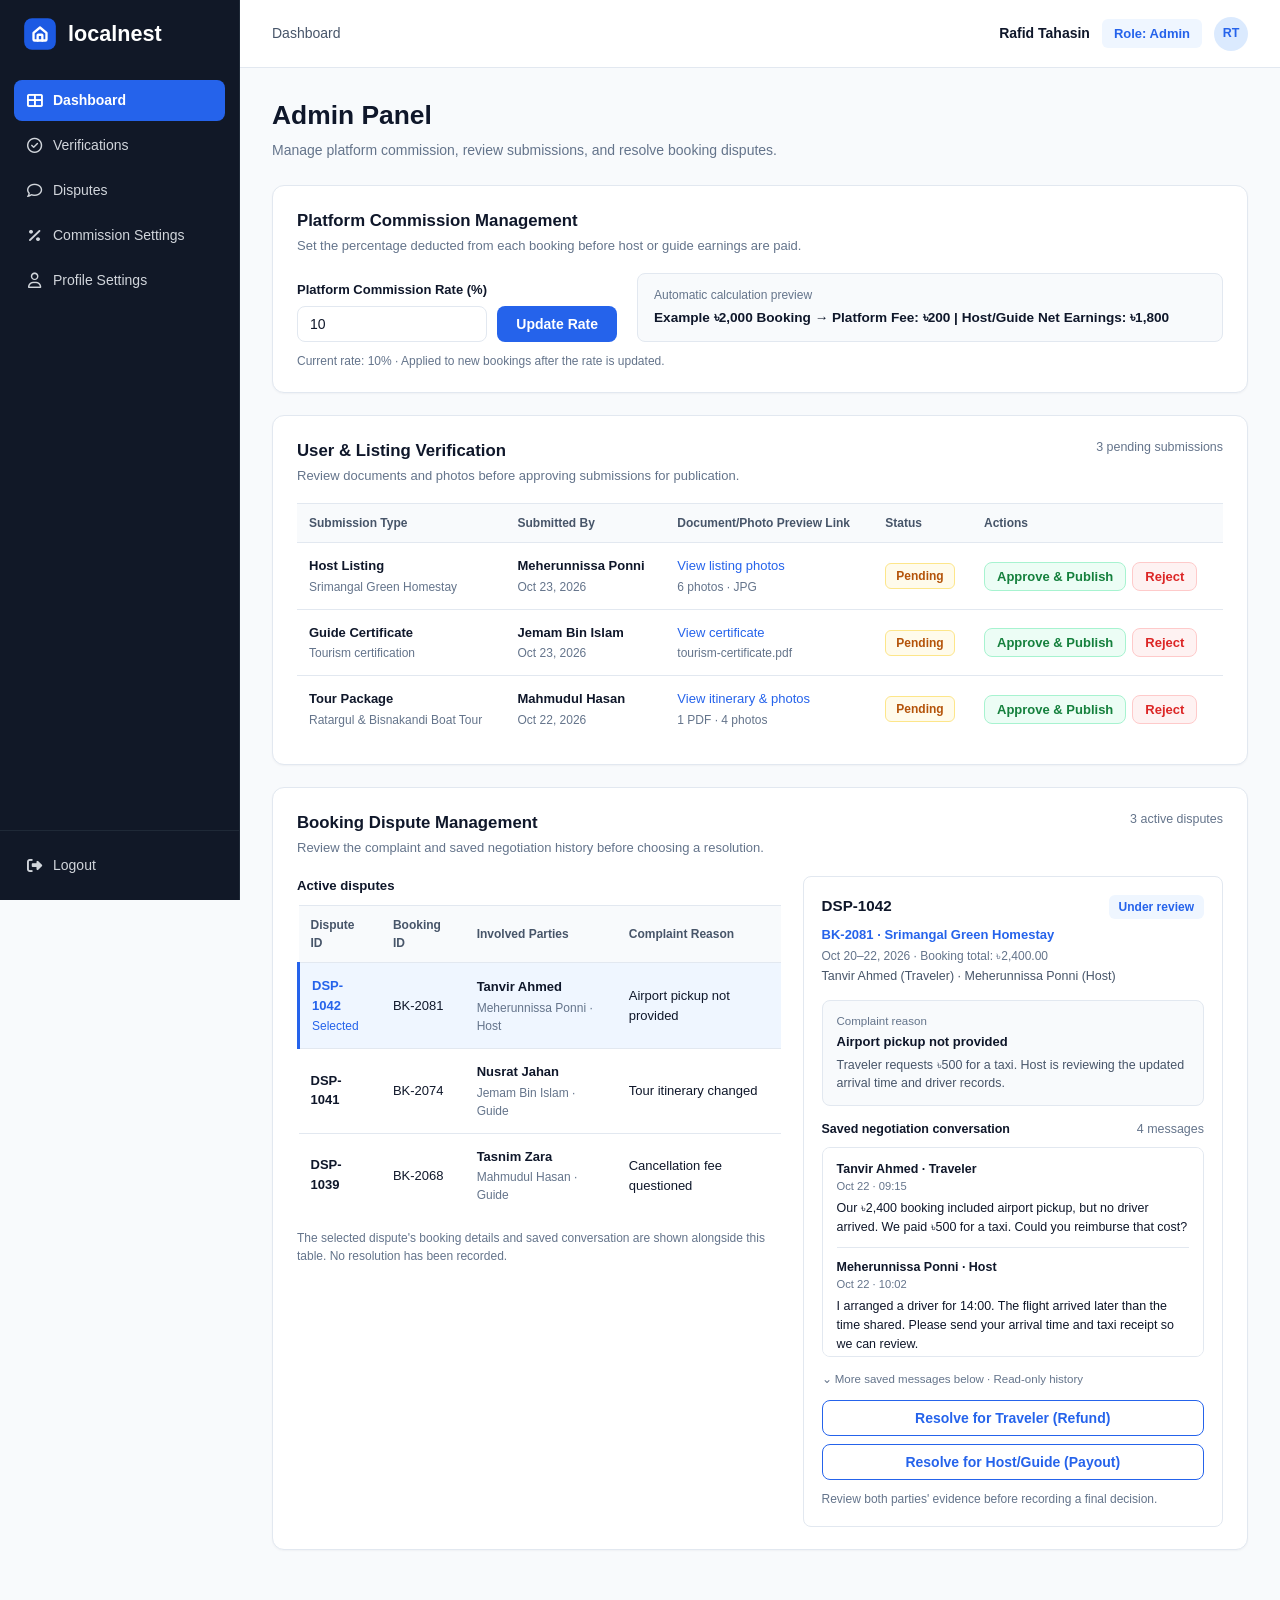
==== commit a1025b7d: "Removed Internal CSS" ====
--- a/admin-dashboard.html
+++ b/admin-dashboard.html
@@ -7,605 +7,6 @@
   <title>Admin Panel — Localnest</title>
   <link rel="stylesheet" href="css/admin-dashboard.css" />
   <link rel="stylesheet" href="https://cdnjs.cloudflare.com/ajax/libs/font-awesome/6.5.1/css/all.min.css" />
-
-  <style>
-    :root {
-      --primary: #2563eb;
-      --primary-dark: #1d4ed8;
-      --text-main: #17243a;
-      --text-secondary: #475569;
-      --text-muted: #64748b;
-      --border: #e2e8f0;
-      --background: #f5f7fb;
-      --white: #ffffff;
-      --success: #15803d;
-      --success-bg: #dcfce7;
-      --danger: #dc2626;
-      --danger-bg: #fee2e2;
-      --warning: #b45309;
-      --warning-bg: #fef3c7;
-    }
-
-    body[data-page="admin-dashboard"] {
-      margin: 0;
-      background: var(--background);
-      color: var(--text-main);
-      font-family: "Segoe UI", Arial, sans-serif;
-      font-size: 14px;
-    }
-
-    body[data-page="admin-dashboard"] * {
-      box-sizing: border-box;
-    }
-
-    body[data-page="admin-dashboard"] .app-shell {
-      display: flex;
-      min-height: 100vh;
-    }
-
-    body[data-page="admin-dashboard"] .sidebar {
-      width: 250px;
-      min-width: 250px;
-      min-height: 100vh;
-      display: flex;
-      flex-direction: column;
-      background: #17243a;
-      color: #ffffff;
-      padding: 25px 16px;
-    }
-
-    body[data-page="admin-dashboard"] .sidebar-brand {
-      padding: 0 12px 35px;
-    }
-
-    body[data-page="admin-dashboard"] .brand-logo {
-      display: flex;
-      align-items: center;
-      gap: 10px;
-      color: #ffffff;
-      text-decoration: none;
-      font-size: 23px;
-      font-weight: 750;
-    }
-
-    body[data-page="admin-dashboard"] .brand-logo img {
-      object-fit: contain;
-    }
-
-    body[data-page="admin-dashboard"] .sidebar-nav {
-      display: flex;
-      flex-direction: column;
-      gap: 7px;
-    }
-
-    body[data-page="admin-dashboard"] .sidebar-link {
-      display: flex;
-      align-items: center;
-      gap: 13px;
-      padding: 13px 15px;
-      border-radius: 8px;
-      color: #cbd5e1;
-      text-decoration: none;
-      font-size: 13px;
-      font-weight: 500;
-      transition: background 0.2s ease, color 0.2s ease;
-    }
-
-    body[data-page="admin-dashboard"] .sidebar-link i {
-      width: 18px;
-      font-size: 16px;
-      text-align: center;
-    }
-
-    body[data-page="admin-dashboard"] .sidebar-link:hover,
-    body[data-page="admin-dashboard"] .sidebar-link.active {
-      background: #263b5c;
-      color: #ffffff;
-    }
-
-    body[data-page="admin-dashboard"] .sidebar-link.active {
-      border-left: 3px solid #60a5fa;
-    }
-
-    body[data-page="admin-dashboard"] .sidebar-footer {
-      margin-top: auto;
-      padding-top: 30px;
-    }
-
-    body[data-page="admin-dashboard"] .main-wrapper {
-      flex: 1;
-      min-width: 0;
-    }
-
-    body[data-page="admin-dashboard"] .topbar {
-      min-height: 76px;
-      padding: 15px 35px;
-      background: var(--white);
-      border-bottom: 1px solid var(--border);
-      display: flex;
-      align-items: center;
-      justify-content: space-between;
-      gap: 20px;
-    }
-
-    body[data-page="admin-dashboard"] .topbar-title {
-      font-size: 16px;
-      font-weight: 700;
-      color: var(--text-main);
-    }
-
-    body[data-page="admin-dashboard"] .topbar-user {
-      display: flex;
-      align-items: center;
-      gap: 13px;
-    }
-
-    body[data-page="admin-dashboard"] .topbar-user-name {
-      font-size: 13px;
-      font-weight: 600;
-      color: var(--text-main);
-    }
-
-    body[data-page="admin-dashboard"] .avatar-circle {
-      width: 38px;
-      height: 38px;
-      display: flex;
-      align-items: center;
-      justify-content: center;
-      border-radius: 50%;
-      background: #dbeafe;
-      color: var(--primary);
-      font-size: 13px;
-      font-weight: 750;
-    }
-
-    body[data-page="admin-dashboard"] .dashboard-content {
-      max-width: 1600px;
-      margin: 0 auto;
-      padding: 30px 35px 45px;
-    }
-
-    body[data-page="admin-dashboard"] .page-header {
-      margin-bottom: 25px;
-    }
-
-    body[data-page="admin-dashboard"] .page-title {
-      margin: 0 0 8px;
-      color: var(--text-main);
-      font-size: 27px;
-      font-weight: 750;
-    }
-
-    body[data-page="admin-dashboard"] .page-subtitle {
-      margin: 0;
-      color: var(--text-muted);
-      font-size: 13px;
-      line-height: 1.6;
-    }
-
-    body[data-page="admin-dashboard"] .card {
-      margin-bottom: 25px;
-      padding: 24px;
-      background: var(--white);
-      border: 1px solid var(--border);
-      border-radius: 12px;
-      box-shadow: 0 3px 12px rgba(15, 23, 42, 0.035);
-    }
-
-    body[data-page="admin-dashboard"] .card-header {
-      display: flex;
-      align-items: flex-start;
-      justify-content: space-between;
-      gap: 15px;
-      margin-bottom: 22px;
-    }
-
-    body[data-page="admin-dashboard"] .card-title {
-      margin: 0 0 7px;
-      color: var(--text-main);
-      font-size: 17px;
-      font-weight: 750;
-    }
-
-    body[data-page="admin-dashboard"] .card-subtitle {
-      margin: 0;
-      color: var(--text-muted);
-      font-size: 12px;
-      line-height: 1.6;
-    }
-
-    body[data-page="admin-dashboard"] .card-meta-right {
-      display: inline-flex;
-      align-items: center;
-      white-space: nowrap;
-      padding: 6px 11px;
-      border-radius: 20px;
-      background: #eff6ff;
-      color: var(--primary);
-      font-size: 11px;
-      font-weight: 700;
-    }
-
-    body[data-page="admin-dashboard"] .commission-grid {
-      display: grid;
-      grid-template-columns: 1fr 1fr;
-      align-items: end;
-      gap: 25px;
-    }
-
-    body[data-page="admin-dashboard"] .form-label {
-      display: block;
-      margin-bottom: 9px;
-      color: var(--text-main);
-      font-size: 12px;
-      font-weight: 700;
-    }
-
-    body[data-page="admin-dashboard"] .commission-input-group {
-      display: flex;
-      align-items: stretch;
-      gap: 10px;
-    }
-
-    body[data-page="admin-dashboard"] .form-control {
-      width: 100%;
-      min-width: 0;
-      height: 43px;
-      padding: 10px 12px;
-      border: 1px solid #cbd5e1;
-      border-radius: 7px;
-      background: #ffffff;
-      color: var(--text-main);
-      font-size: 13px;
-      outline: none;
-      transition: border-color 0.2s, box-shadow 0.2s;
-    }
-
-    body[data-page="admin-dashboard"] .form-control:focus {
-      border-color: var(--primary);
-      box-shadow: 0 0 0 3px rgba(37, 99, 235, 0.12);
-    }
-
-    body[data-page="admin-dashboard"] .btn {
-      min-height: 37px;
-      padding: 9px 13px;
-      border: 1px solid transparent;
-      border-radius: 7px;
-      font-family: inherit;
-      font-size: 11px;
-      font-weight: 700;
-      cursor: pointer;
-      transition: background 0.2s, border-color 0.2s, transform 0.2s;
-    }
-
-    body[data-page="admin-dashboard"] .btn:hover {
-      transform: translateY(-1px);
-    }
-
-    body[data-page="admin-dashboard"] .btn-primary {
-      padding: 11px 18px;
-      background: var(--primary);
-      color: #ffffff;
-      white-space: nowrap;
-    }
-
-    body[data-page="admin-dashboard"] .btn-primary:hover {
-      background: var(--primary-dark);
-    }
-
-    body[data-page="admin-dashboard"] .commission-preview-box {
-      min-height: 75px;
-      padding: 15px;
-      border: 1px solid #bfdbfe;
-      border-radius: 8px;
-      background: #eff6ff;
-      line-height: 1.6;
-    }
-
-    body[data-page="admin-dashboard"] .form-hint {
-      color: var(--text-muted);
-      font-size: 11px;
-      line-height: 1.6;
-    }
-
-    body[data-page="admin-dashboard"] .table-responsive {
-      width: 100%;
-      overflow-x: auto;
-    }
-
-    body[data-page="admin-dashboard"] .data-table {
-      width: 100%;
-      border-collapse: collapse;
-      text-align: left;
-      white-space: nowrap;
-    }
-
-    body[data-page="admin-dashboard"] .data-table th {
-      padding: 13px 14px;
-      background: #f8fafc;
-      border-top: 1px solid var(--border);
-      border-bottom: 1px solid var(--border);
-      color: #475569;
-      font-size: 10px;
-      font-weight: 750;
-      text-transform: uppercase;
-      letter-spacing: 0.45px;
-    }
-
-    body[data-page="admin-dashboard"] .data-table td {
-      padding: 15px 14px;
-      border-bottom: 1px solid #edf0f5;
-      color: var(--text-secondary);
-      font-size: 11px;
-      vertical-align: middle;
-    }
-
-    body[data-page="admin-dashboard"] .data-table tbody tr:last-child td {
-      border-bottom: none;
-    }
-
-    body[data-page="admin-dashboard"] .cell-primary,
-    body[data-page="admin-dashboard"] .cell-secondary {
-      display: block;
-    }
-
-    body[data-page="admin-dashboard"] .cell-primary {
-      margin-bottom: 5px;
-      color: var(--text-main);
-      font-size: 11px;
-      font-weight: 700;
-    }
-
-    body[data-page="admin-dashboard"] .cell-secondary {
-      color: var(--text-muted);
-      font-size: 10px;
-    }
-
-    body[data-page="admin-dashboard"] .badge {
-      display: inline-flex;
-      align-items: center;
-      justify-content: center;
-      padding: 5px 9px;
-      border-radius: 20px;
-      font-size: 10px;
-      font-weight: 700;
-      white-space: nowrap;
-    }
-
-    body[data-page="admin-dashboard"] .badge-role {
-      background: #eff6ff;
-      color: var(--primary);
-    }
-
-    body[data-page="admin-dashboard"] .badge-pending {
-      background: var(--warning-bg);
-      color: var(--warning);
-    }
-
-    body[data-page="admin-dashboard"] .badge-info {
-      background: #dbeafe;
-      color: #1d4ed8;
-    }
-
-    body[data-page="admin-dashboard"] .preview-doc-link {
-      color: var(--primary);
-      font-size: 11px;
-      font-weight: 650;
-      text-decoration: none !important;
-    }
-
-    body[data-page="admin-dashboard"] .preview-doc-link:hover {
-      color: var(--primary-dark);
-      text-decoration: underline !important;
-    }
-
-    body[data-page="admin-dashboard"] .action-btns {
-      display: flex;
-      align-items: center;
-      gap: 7px;
-    }
-
-    body[data-page="admin-dashboard"] .btn-accept {
-      background: var(--success-bg);
-      color: var(--success);
-    }
-
-    body[data-page="admin-dashboard"] .btn-accept:hover {
-      background: #bbf7d0;
-    }
-
-    body[data-page="admin-dashboard"] .btn-reject {
-      background: var(--danger-bg);
-      color: var(--danger);
-    }
-
-    body[data-page="admin-dashboard"] .btn-reject:hover {
-      background: #fecaca;
-    }
-
-    body[data-page="admin-dashboard"] .dispute-split-grid {
-      display: grid;
-      grid-template-columns: minmax(0, 1.15fr) minmax(300px, 0.85fr);
-      gap: 22px;
-      align-items: start;
-    }
-
-    body[data-page="admin-dashboard"] .dispute-split-grid h3 {
-      color: var(--text-main);
-    }
-
-    body[data-page="admin-dashboard"] .row-clickable {
-      cursor: pointer;
-      transition: background 0.2s;
-    }
-
-    body[data-page="admin-dashboard"] .row-clickable:hover {
-      background: #f8fafc;
-    }
-
-    body[data-page="admin-dashboard"] .row-selected {
-      background: #eff6ff;
-      border-left: 3px solid var(--primary) !important;
-    }
-
-    body[data-page="admin-dashboard"] .dispute-detail-card {
-      padding: 19px;
-      border: 1px solid var(--border);
-      border-radius: 10px;
-      background: #ffffff;
-    }
-
-    body[data-page="admin-dashboard"] .complaint-box {
-      margin: 16px 0;
-      padding: 13px;
-      border: 1px solid #bfdbfe;
-      border-left: 3px solid var(--primary);
-      border-radius: 7px;
-      background: #f8fbff;
-    }
-
-    body[data-page="admin-dashboard"] .saved-conv-box {
-      max-height: 230px;
-      overflow-y: auto;
-      padding: 12px;
-      border: 1px solid var(--border);
-      border-radius: 8px;
-      background: #f8fafc;
-      scrollbar-width: thin;
-    }
-
-    body[data-page="admin-dashboard"] .saved-msg-item {
-      margin-bottom: 10px;
-      padding: 11px;
-      border: 1px solid #e5eaf1;
-      border-radius: 7px;
-      background: #ffffff;
-      color: var(--text-secondary);
-      font-size: 11px;
-      line-height: 1.6;
-    }
-
-    body[data-page="admin-dashboard"] .saved-msg-item:last-child {
-      margin-bottom: 0;
-    }
-
-    body[data-page="admin-dashboard"] .btn-block {
-      width: 100%;
-      min-height: 40px;
-    }
-
-    body[data-page="admin-dashboard"] .btn-outline-primary {
-      border: 1px solid #bfdbfe;
-      background: #eff6ff;
-      color: var(--primary);
-    }
-
-    body[data-page="admin-dashboard"] .btn-outline-primary:hover {
-      border-color: var(--primary);
-      background: #dbeafe;
-    }
-
-    body[data-page="admin-dashboard"] button:focus-visible,
-    body[data-page="admin-dashboard"] a:focus-visible {
-      outline: 3px solid rgba(37, 99, 235, 0.3);
-      outline-offset: 2px;
-    }
-
-    @media (max-width: 1100px) {
-      body[data-page="admin-dashboard"] .sidebar {
-        width: 220px;
-        min-width: 220px;
-      }
-
-      body[data-page="admin-dashboard"] .dashboard-content {
-        padding: 25px 22px;
-      }
-
-      body[data-page="admin-dashboard"] .dispute-split-grid {
-        grid-template-columns: 1fr;
-      }
-    }
-
-    @media (max-width: 768px) {
-      body[data-page="admin-dashboard"] .app-shell {
-        flex-direction: column;
-      }
-
-      body[data-page="admin-dashboard"] .sidebar {
-        width: 100%;
-        min-width: 0;
-        min-height: auto;
-        padding: 15px;
-      }
-
-      body[data-page="admin-dashboard"] .sidebar-brand {
-        padding: 0 8px 15px;
-      }
-
-      body[data-page="admin-dashboard"] .sidebar-nav {
-        flex-direction: row;
-        flex-wrap: wrap;
-      }
-
-      body[data-page="admin-dashboard"] .sidebar-link {
-        padding: 10px;
-        font-size: 11px;
-      }
-
-      body[data-page="admin-dashboard"] .sidebar-footer {
-        padding-top: 10px;
-      }
-
-      body[data-page="admin-dashboard"] .topbar {
-        padding: 15px 20px;
-      }
-
-      body[data-page="admin-dashboard"] .dashboard-content {
-        padding: 22px 16px;
-      }
-
-      body[data-page="admin-dashboard"] .commission-grid {
-        grid-template-columns: 1fr;
-      }
-
-      body[data-page="admin-dashboard"] .card {
-        padding: 18px;
-      }
-    }
-
-    @media (max-width: 480px) {
-      body[data-page="admin-dashboard"] .topbar {
-        align-items: flex-start;
-        flex-direction: column;
-        gap: 12px;
-      }
-
-      body[data-page="admin-dashboard"] .topbar-user {
-        flex-wrap: wrap;
-      }
-
-      body[data-page="admin-dashboard"] .page-title {
-        font-size: 23px;
-      }
-
-      body[data-page="admin-dashboard"] .card-header {
-        flex-direction: column;
-      }
-
-      body[data-page="admin-dashboard"] .commission-input-group {
-        flex-direction: column;
-      }
-
-      body[data-page="admin-dashboard"] .action-btns {
-        align-items: flex-start;
-        flex-direction: column;
-      }
-
-      body[data-page="admin-dashboard"] .action-btns .btn {
-        width: 100%;
-      }
-    }
-  </style>
 </head>
 
 <body data-page="admin-dashboard">
@@ -713,18 +114,18 @@
             </div>
 
             <div class="commission-preview-box">
-              <div style="font-size: 0.75rem; color: var(--text-muted); margin-bottom: 4px;">
+              <div class="commission-preview-label">
                 Automatic calculation preview
               </div>
 
-              <div id="commissionPreviewText" style="font-size: 0.85rem; font-weight: 700; color: var(--text-main);">
+              <div id="commissionPreviewText" class="commission-preview-value">
                 Example &#2547;2,000 Booking &rarr; Platform Fee: &#2547;200 | Host/Guide Net Earnings: &#2547;1,800
               </div>
             </div>
 
           </form>
 
-          <p id="currentRateCaption" class="form-hint" style="margin-top: 10px;">
+          <p id="currentRateCaption" class="form-hint mt-10">
             Current rate: 10% &middot; Applied to new bookings after the rate is updated.
           </p>
 
@@ -907,7 +308,7 @@
           <div class="dispute-split-grid">
 
             <div>
-              <h3 style="font-size: 0.825rem; font-weight: 700; margin-bottom: 10px;">
+              <h3 class="dispute-subhead">
                 Active disputes
               </h3>
 
@@ -925,10 +326,10 @@
 
                   <tbody id="disputesTableBody">
 
-                    <tr class="row-clickable row-selected" data-dispute-id="DSP-1042" style="border-left: 3px solid var(--primary);">
+                    <tr class="row-clickable row-selected" data-dispute-id="DSP-1042">
                       <td>
-                        <span class="cell-primary" style="color: var(--primary);">DSP-1042</span>
-                        <span class="cell-secondary dispute-selected-tag" style="color: var(--primary);">Selected</span>
+                        <span class="cell-primary dispute-id-text">DSP-1042</span>
+                        <span class="cell-secondary dispute-selected-tag">Selected</span>
                       </td>
 
                       <td>BK-2081</td>
@@ -977,15 +378,15 @@
                 </table>
               </div>
 
-              <p id="disputeTableFootnote" class="form-hint" style="margin-top: 12px;">
+              <p id="disputeTableFootnote" class="form-hint mt-12">
                 The selected dispute's booking details and saved conversation are shown alongside this table. No resolution has been recorded.
               </p>
             </div>
 
             <div class="dispute-detail-card">
 
-              <div style="display: flex; align-items: center; justify-content: space-between; margin-bottom: 6px;">
-                <h3 id="detailDisputeId" style="font-size: 0.95rem; font-weight: 800;">
+              <div class="dispute-detail-header">
+                <h3 id="detailDisputeId" class="dispute-detail-id">
                   DSP-1042
                 </h3>
 
@@ -994,34 +395,34 @@
                 </span>
               </div>
 
-              <div id="detailBookingTitle" style="font-size: 0.8125rem; font-weight: 700; color: var(--primary); margin-bottom: 3px;">
+              <div id="detailBookingTitle" class="dispute-booking-title">
                 BK-2081 &middot; Srimangal Green Homestay
               </div>
 
-              <div id="detailBookingMeta" style="font-size: 0.75rem; color: var(--text-muted); margin-bottom: 2px;">
+              <div id="detailBookingMeta" class="dispute-booking-meta">
                 Oct 20&ndash;22, 2026 &middot; Booking total: &#2547;2,400.00
               </div>
 
-              <div id="detailParties" style="font-size: 0.78rem; color: var(--text-secondary);">
+              <div id="detailParties" class="dispute-parties">
                 Tanvir Ahmed (Traveler) &middot; Meherunnissa Ponni (Host)
               </div>
 
               <div class="complaint-box">
-                <div style="font-size: 0.72rem; color: var(--text-muted); margin-bottom: 2px;">
+                <div class="complaint-label">
                   Complaint reason
                 </div>
 
-                <div id="detailComplaintTitle" style="font-size: 0.8125rem; font-weight: 700; margin-bottom: 4px;">
+                <div id="detailComplaintTitle" class="complaint-title">
                   Airport pickup not provided
                 </div>
 
-                <p id="detailComplaintDesc" style="font-size: 0.78rem; color: var(--text-secondary);">
+                <p id="detailComplaintDesc" class="complaint-desc">
                   Traveler requests &#2547;500 for a taxi. Host is reviewing the updated arrival time and driver records.
                 </p>
               </div>
 
-              <div style="display: flex; align-items: center; justify-content: space-between; margin-bottom: 8px;">
-                <span style="font-size: 0.78rem; font-weight: 700;">
+              <div class="saved-conv-header">
+                <span class="saved-conv-title">
                   Saved negotiation conversation
                 </span>
 
@@ -1033,11 +434,11 @@
               <div id="detailMessagesBox" class="saved-conv-box">
 
                 <div class="saved-msg-item">
-                  <div style="font-weight: 700;">
+                  <div class="saved-msg-author">
                     Tanvir Ahmed &middot; Traveler
                   </div>
 
-                  <div style="font-size: 0.7rem; color: var(--text-muted); margin-bottom: 4px;">
+                  <div class="saved-msg-time">
                     Oct 22 &middot; 09:15
                   </div>
 
@@ -1047,11 +448,11 @@
                 </div>
 
                 <div class="saved-msg-item">
-                  <div style="font-weight: 700;">
+                  <div class="saved-msg-author">
                     Meherunnissa Ponni &middot; Host
                   </div>
 
-                  <div style="font-size: 0.7rem; color: var(--text-muted); margin-bottom: 4px;">
+                  <div class="saved-msg-time">
                     Oct 22 &middot; 10:02
                   </div>
 
@@ -1061,11 +462,11 @@
                 </div>
 
                 <div class="saved-msg-item">
-                  <div style="font-weight: 700;">
+                  <div class="saved-msg-author">
                     Tanvir Ahmed &middot; Traveler
                   </div>
 
-                  <div style="font-size: 0.7rem; color: var(--text-muted); margin-bottom: 4px;">
+                  <div class="saved-msg-time">
                     Oct 22 &middot; 10:18
                   </div>
 
@@ -1075,11 +476,11 @@
                 </div>
 
                 <div class="saved-msg-item">
-                  <div style="font-weight: 700;">
+                  <div class="saved-msg-author">
                     Meherunnissa Ponni &middot; Host
                   </div>
 
-                  <div style="font-size: 0.7rem; color: var(--text-muted); margin-bottom: 4px;">
+                  <div class="saved-msg-time">
                     Oct 22 &middot; 10:40
                   </div>
 
@@ -1090,11 +491,11 @@
 
               </div>
 
-              <div style="font-size: 0.72rem; color: var(--text-muted); margin-bottom: 12px;">
+              <div class="saved-conv-note">
                 &#8964; More saved messages below &middot; Read-only history
               </div>
 
-              <div style="display: flex; flex-direction: column; gap: 8px;">
+              <div class="dispute-actions-col">
 
                 <button type="button" id="resolveTravelerBtn" class="btn btn-outline-primary btn-block">
                   Resolve for Traveler (Refund)
@@ -1106,7 +507,7 @@
 
               </div>
 
-              <p id="disputeResolutionNote" class="form-hint" style="margin-top: 10px;">
+              <p id="disputeResolutionNote" class="form-hint mt-10">
                 Review both parties' evidence before recording a final decision.
               </p>
 
--- a/css/admin-dashboard.css
+++ b/css/admin-dashboard.css
@@ -481,6 +481,122 @@
   padding-bottom: 0;
 }
 
+.commission-preview-label {
+  font-size: 0.75rem;
+  color: var(--text-muted);
+  margin-bottom: 4px;
+}
+
+.commission-preview-value {
+  font-size: 0.85rem;
+  font-weight: 700;
+  color: var(--text-main);
+}
+
+.dispute-subhead {
+  font-size: 0.825rem;
+  font-weight: 700;
+  margin-bottom: 10px;
+}
+
+.data-table tr.row-selected {
+  border-left: 3px solid var(--primary);
+}
+
+.data-table tr.row-selected .dispute-id-text,
+.data-table tr.row-selected .dispute-selected-tag {
+  color: var(--primary);
+}
+
+.dispute-detail-header {
+  display: flex;
+  align-items: center;
+  justify-content: space-between;
+  margin-bottom: 6px;
+}
+
+.dispute-detail-id {
+  font-size: 0.95rem;
+  font-weight: 800;
+}
+
+.dispute-booking-title {
+  font-size: 0.8125rem;
+  font-weight: 700;
+  color: var(--primary);
+  margin-bottom: 3px;
+}
+
+.dispute-booking-meta {
+  font-size: 0.75rem;
+  color: var(--text-muted);
+  margin-bottom: 2px;
+}
+
+.dispute-parties {
+  font-size: 0.78rem;
+  color: var(--text-secondary);
+}
+
+.complaint-label {
+  font-size: 0.72rem;
+  color: var(--text-muted);
+  margin-bottom: 2px;
+}
+
+.complaint-title {
+  font-size: 0.8125rem;
+  font-weight: 700;
+  margin-bottom: 4px;
+}
+
+.complaint-desc {
+  font-size: 0.78rem;
+  color: var(--text-secondary);
+}
+
+.saved-conv-header {
+  display: flex;
+  align-items: center;
+  justify-content: space-between;
+  margin-bottom: 8px;
+}
+
+.saved-conv-title {
+  font-size: 0.78rem;
+  font-weight: 700;
+}
+
+.saved-msg-author {
+  font-weight: 700;
+}
+
+.saved-msg-time {
+  font-size: 0.7rem;
+  color: var(--text-muted);
+  margin-bottom: 4px;
+}
+
+.saved-conv-note {
+  font-size: 0.72rem;
+  color: var(--text-muted);
+  margin-bottom: 12px;
+}
+
+.dispute-actions-col {
+  display: flex;
+  flex-direction: column;
+  gap: 8px;
+}
+
+.mt-10 {
+  margin-top: 10px;
+}
+
+.mt-12 {
+  margin-top: 12px;
+}
+
 @media (max-width: 1024px) {
   .commission-grid,
   .dispute-split-grid {
